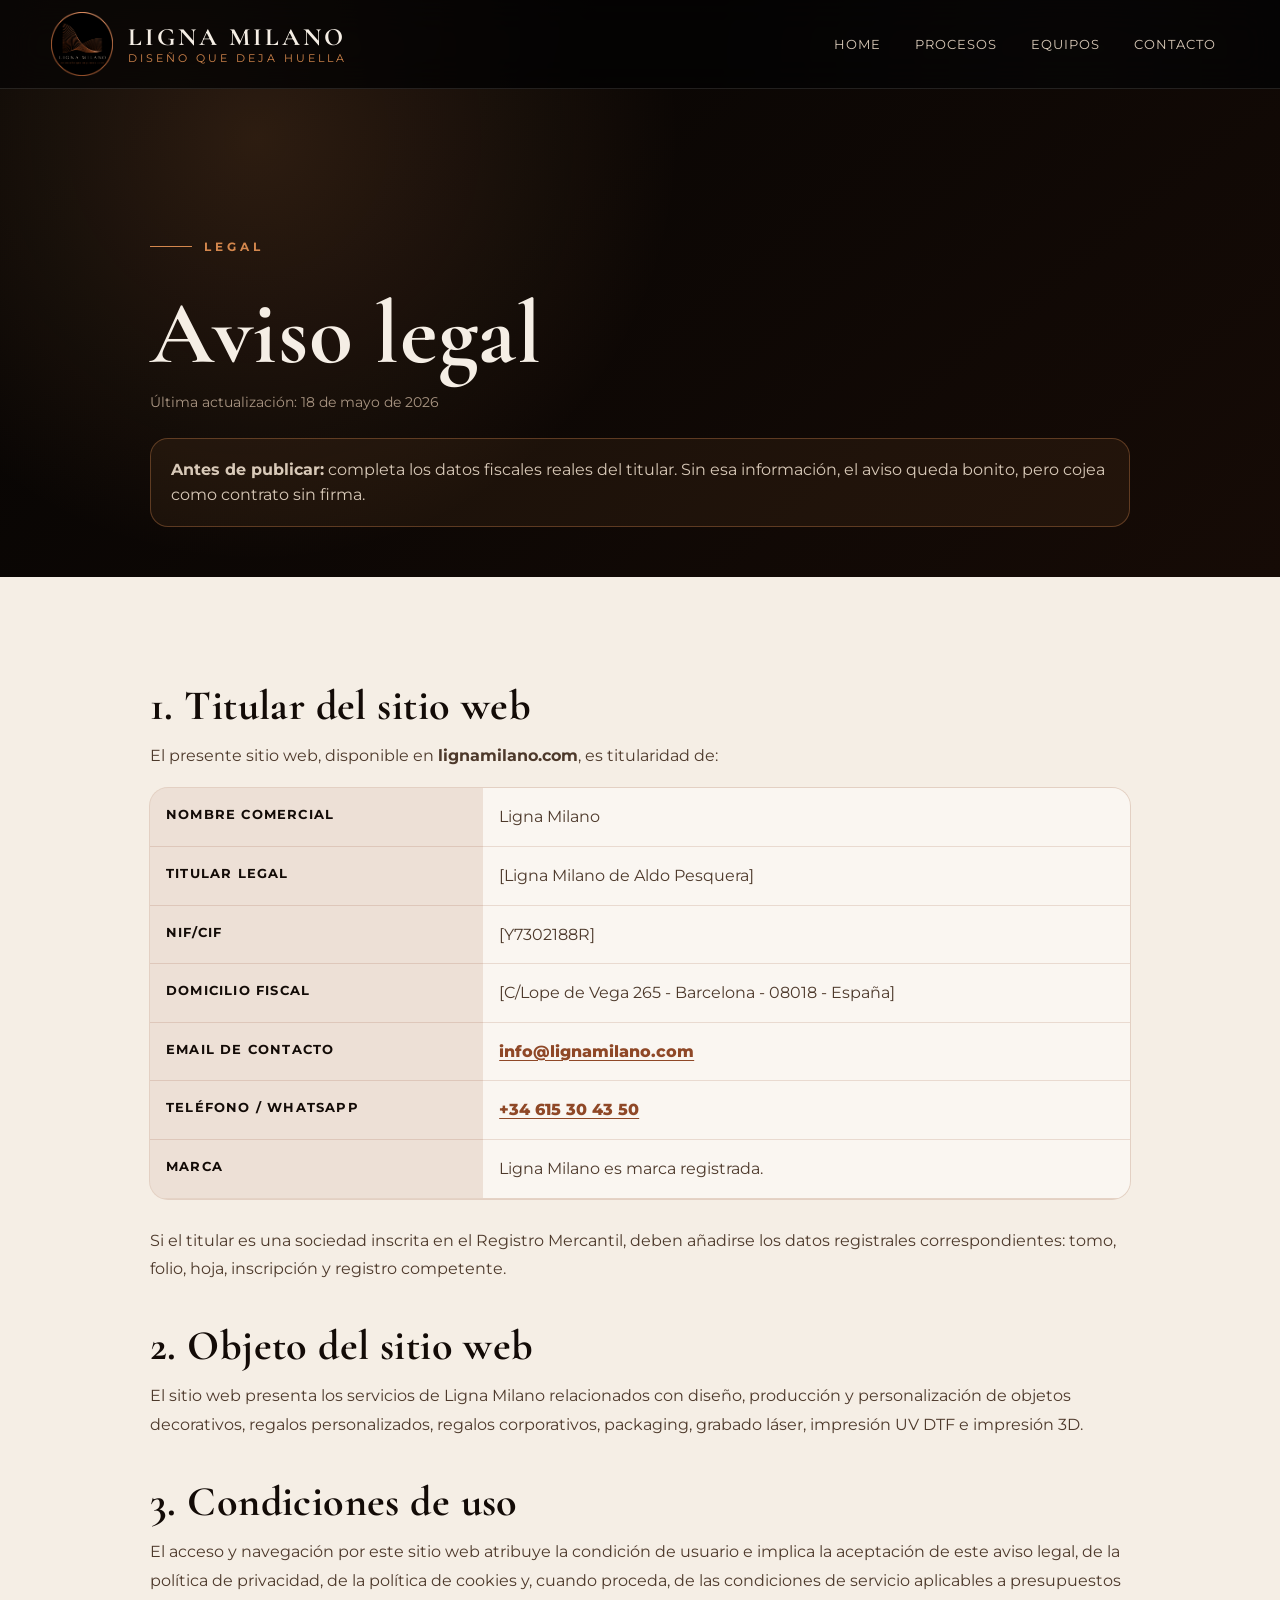
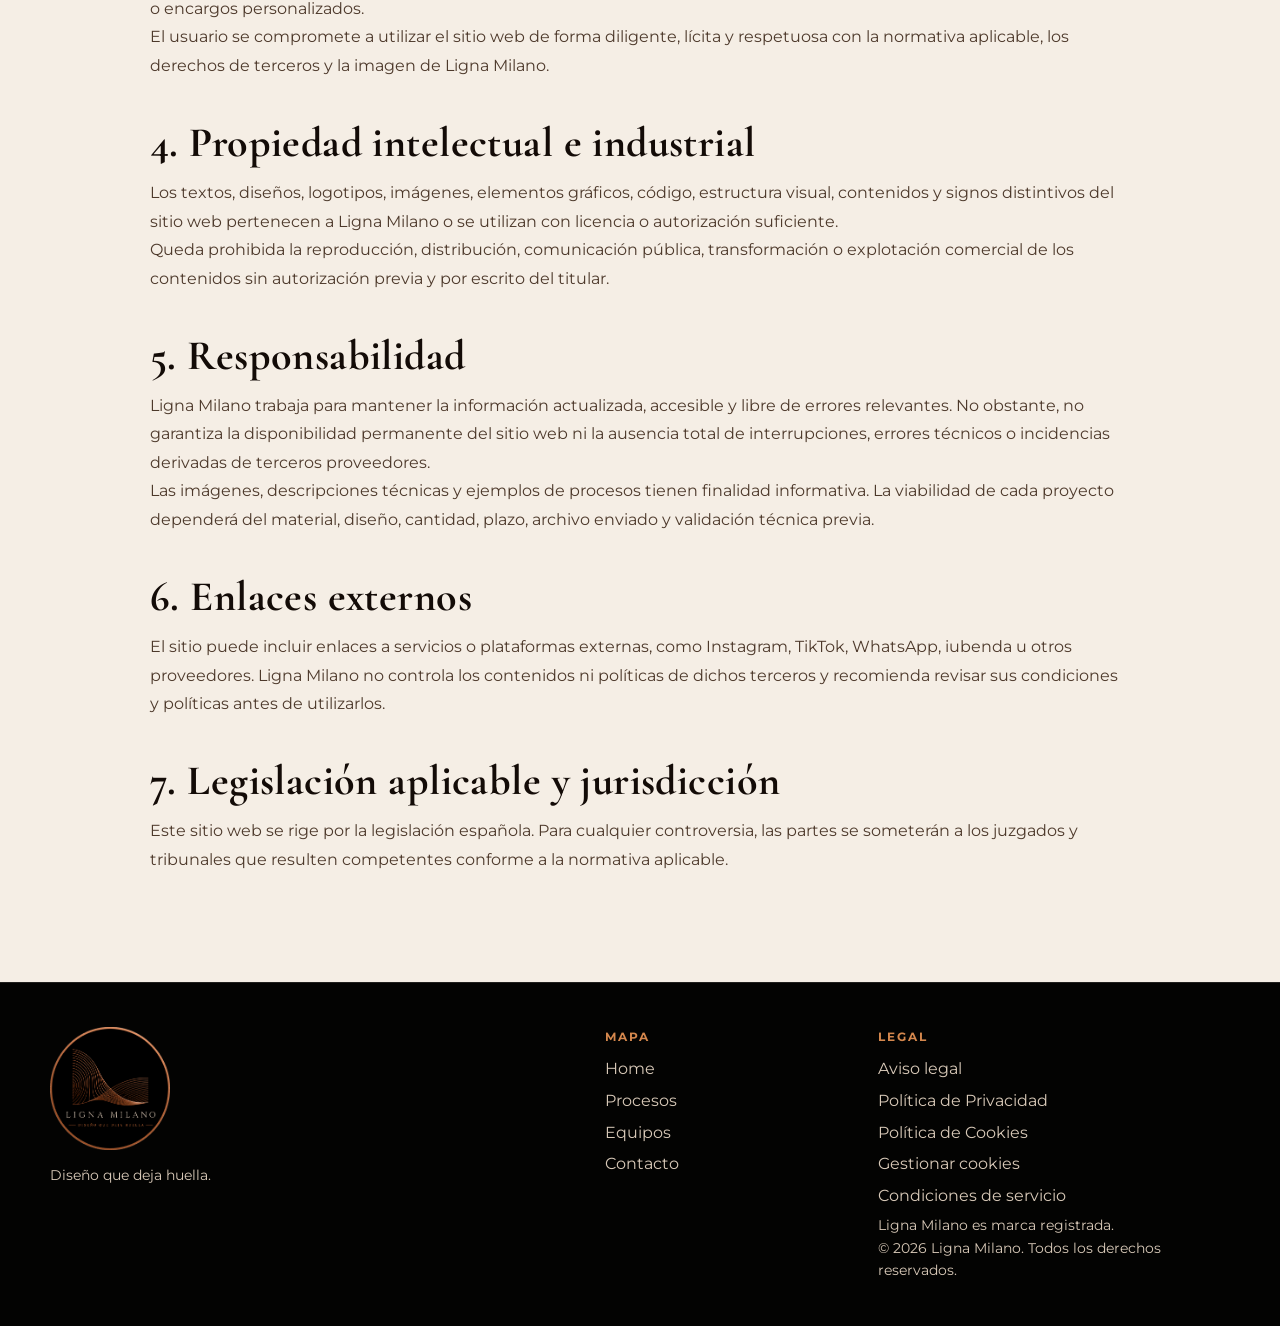
==== aviso-legal.html @ 85f9f7ba "Ligna Milano - historial limpio" ====
<!doctype html>
<html lang="es">
<head>
  <script type="text/javascript" src="https://embeds.iubenda.com/widgets/a5ebfd67-1ace-4666-aaee-b75e7ff6a3bf.js"></script>
  <meta charset="utf-8">
  <meta name="viewport" content="width=device-width, initial-scale=1">
  <title>Aviso legal | Ligna Milano</title>
  <meta name="description" content="Aviso legal de Ligna Milano, titularidad, condiciones de uso, propiedad intelectual y responsabilidad.">
  <meta name="robots" content="index, follow, max-image-preview:large">
  <link rel="canonical" href="https://lignamilano.com/aviso-legal.html">
  <meta property="og:title" content="Aviso legal | Ligna Milano">
  <meta property="og:description" content="Aviso legal de Ligna Milano, titularidad, condiciones de uso, propiedad intelectual y responsabilidad.">
  <meta property="og:type" content="article">
  <meta property="og:url" content="https://lignamilano.com/aviso-legal.html">
  <meta property="og:image" content="https://lignamilano.com/assets/img/og-ligna-milano.png">
  <meta name="theme-color" content="#050403">
  <link rel="icon" type="image/png" sizes="32x32" href="assets/img/favicon-32.png">
  <link rel="icon" type="image/png" sizes="192x192" href="assets/img/favicon-192.png">
  <link rel="preconnect" href="https://fonts.googleapis.com">
  <link rel="preconnect" href="https://fonts.gstatic.com" crossorigin>
  <link href="https://fonts.googleapis.com/css2?family=Cormorant+Garamond:wght@500;600;700&family=Montserrat:wght@400;500;600;700;800&display=swap" rel="stylesheet">
  <link rel="stylesheet" href="assets/css/styles.css?v=10">
</head>
<body class="legal-page">
  <a class="skip-link" href="#main">Saltar al contenido</a>
  <header class="site-header is-compact" data-header>
    <div class="container header-inner">
      <a class="brand" href="index.html#home" aria-label="Ligna Milano, inicio">
        <img src="assets/img/logo-ligna-milano.png" alt="Ligna Milano" class="brand-logo">
        <span class="brand-copy"><strong>Ligna Milano</strong><small>Diseño que deja huella</small></span>
      </a>
      <nav id="site-nav" class="site-nav legal-nav">
        <a href="index.html#home">Home</a>
        <a href="index.html#procesos">Procesos</a>
        <a href="index.html#equipos">Equipos</a>
        <a href="index.html#contacto">Contacto</a>
      </nav>
    </div>
  </header>
  <main id="main" class="legal-main">
    <section class="legal-hero section-shell">
      <div class="container legal-container">
        <span class="eyebrow">Legal</span>
        <h1>Aviso legal</h1>
        <p class="legal-updated">Última actualización: 18 de mayo de 2026</p>
        <div class="legal-alert">
          <strong>Antes de publicar:</strong> completa los datos fiscales reales del titular. Sin esa información, el aviso queda bonito, pero cojea como contrato sin firma.
        </div>
      </div>
    </section>
    <section class="legal-content section">
      <div class="container legal-container">
        <h2>1. Titular del sitio web</h2>
        <p>El presente sitio web, disponible en <strong>lignamilano.com</strong>, es titularidad de:</p>
        <table class="legal-table">
          <tr><th>Nombre comercial</th><td>Ligna Milano</td></tr>
          <tr><th>Titular legal</th><td>[Ligna Milano de Aldo Pesquera]</td></tr>
          <tr><th>NIF/CIF</th><td>[Y7302188R]</td></tr>
          <tr><th>Domicilio fiscal</th><td>[C/Lope de Vega 265 - Barcelona - 08018 - España]</td></tr>
          <tr><th>Email de contacto</th><td><a href="mailto:info@lignamilano.com">info@lignamilano.com</a></td></tr>
          <tr><th>Teléfono / WhatsApp</th><td><a href="https://wa.me/34615304350" target="_blank" rel="noopener">+34 615 30 43 50</a></td></tr>
          <tr><th>Marca</th><td>Ligna Milano es marca registrada.</td></tr>
        </table>
        <p>Si el titular es una sociedad inscrita en el Registro Mercantil, deben añadirse los datos registrales correspondientes: tomo, folio, hoja, inscripción y registro competente.</p>

        <h2>2. Objeto del sitio web</h2>
        <p>El sitio web presenta los servicios de Ligna Milano relacionados con diseño, producción y personalización de objetos decorativos, regalos personalizados, regalos corporativos, packaging, grabado láser, impresión UV DTF e impresión 3D.</p>

        <h2>3. Condiciones de uso</h2>
        <p>El acceso y navegación por este sitio web atribuye la condición de usuario e implica la aceptación de este aviso legal, de la política de privacidad, de la política de cookies y, cuando proceda, de las condiciones de servicio aplicables a presupuestos o encargos personalizados.</p>
        <p>El usuario se compromete a utilizar el sitio web de forma diligente, lícita y respetuosa con la normativa aplicable, los derechos de terceros y la imagen de Ligna Milano.</p>

        <h2>4. Propiedad intelectual e industrial</h2>
        <p>Los textos, diseños, logotipos, imágenes, elementos gráficos, código, estructura visual, contenidos y signos distintivos del sitio web pertenecen a Ligna Milano o se utilizan con licencia o autorización suficiente.</p>
        <p>Queda prohibida la reproducción, distribución, comunicación pública, transformación o explotación comercial de los contenidos sin autorización previa y por escrito del titular.</p>

        <h2>5. Responsabilidad</h2>
        <p>Ligna Milano trabaja para mantener la información actualizada, accesible y libre de errores relevantes. No obstante, no garantiza la disponibilidad permanente del sitio web ni la ausencia total de interrupciones, errores técnicos o incidencias derivadas de terceros proveedores.</p>
        <p>Las imágenes, descripciones técnicas y ejemplos de procesos tienen finalidad informativa. La viabilidad de cada proyecto dependerá del material, diseño, cantidad, plazo, archivo enviado y validación técnica previa.</p>

        <h2>6. Enlaces externos</h2>
        <p>El sitio puede incluir enlaces a servicios o plataformas externas, como Instagram, TikTok, WhatsApp, iubenda u otros proveedores. Ligna Milano no controla los contenidos ni políticas de dichos terceros y recomienda revisar sus condiciones y políticas antes de utilizarlos.</p>

        <h2>7. Legislación aplicable y jurisdicción</h2>
        <p>Este sitio web se rige por la legislación española. Para cualquier controversia, las partes se someterán a los juzgados y tribunales que resulten competentes conforme a la normativa aplicable.</p>
      </div>
    </section>

  </main>
  <footer class="site-footer">
    <div class="container footer-grid">
      <div>
        <img src="assets/img/logo-ligna-milano.png" alt="Ligna Milano" class="footer-logo">
        <p>Diseño que deja huella.</p>
      </div>
      <div>
        <strong>Mapa</strong>
        <a href="index.html#home">Home</a>
        <a href="index.html#procesos">Procesos</a>
        <a href="index.html#equipos">Equipos</a>
        <a href="index.html#contacto">Contacto</a>
      </div>
      <div>
        <strong>Legal</strong>
        <a href="aviso-legal.html">Aviso legal</a>
        <a href="https://www.iubenda.com/privacy-policy/92799588" class="iubenda-white iubenda-noiframe iubenda-embed" title="Política de Privacidad">Política de Privacidad</a>
        <a href="https://www.iubenda.com/privacy-policy/92799588/cookie-policy" class="iubenda-white iubenda-noiframe iubenda-embed" title="Política de Cookies">Política de Cookies</a>
        <a href="#" class="footer-link-button iubenda-cs-preferences-link" data-cookie-preferences>Gestionar cookies</a>
        <a href="condiciones.html">Condiciones de servicio</a>
        <p>Ligna Milano es marca registrada.</p>
        <p>© <span id="year"></span> Ligna Milano. Todos los derechos reservados.</p>
      </div>
    </div>
  </footer>
  <script type="text/javascript">
  (function (w,d) {
    var loader = function () {
      if (d.querySelector('script[src="https://cdn.iubenda.com/iubenda.js"]')) return;
      var s = d.createElement("script"), tag = d.getElementsByTagName("script")[0];
      s.src = "https://cdn.iubenda.com/iubenda.js";
      tag.parentNode.insertBefore(s, tag);
    };
    if (w.addEventListener) { w.addEventListener("load", loader, false); }
    else if (w.attachEvent) { w.attachEvent("onload", loader); }
    else { w.onload = loader; }
  })(window, document);
</script>

  <script src="assets/js/legal.js?v=10"></script>
</body>
</html>
---- assets/css/styles.css ----
:root {
  --black: #050403;
  --black-soft: #0d0a08;
  --carbon: #15110e;
  --copper: #d4874d;
  --copper-dark: #8f4827;
  --cream: #f5eee5;
  --cream-soft: #d8c9b8;
  --muted: #a99582;
  --line: rgba(212, 135, 77, .26);
  --line-soft: rgba(245, 238, 229, .12);
  --shadow: 0 24px 80px rgba(0, 0, 0, .38);
  --radius: 28px;
  --container: 1180px;
}

* { box-sizing: border-box; }
html { scroll-behavior: smooth; }
body {
  margin: 0;
  background: var(--black);
  color: var(--cream);
  font-family: Montserrat, Arial, sans-serif;
  line-height: 1.6;
  overflow-x: hidden;
}
body::before {
  content: "";
  position: fixed;
  inset: 0;
  pointer-events: none;
  background:
    radial-gradient(circle at 14% 12%, rgba(212,135,77,.14), transparent 32%),
    radial-gradient(circle at 84% 8%, rgba(245,238,229,.06), transparent 29%),
    linear-gradient(135deg, rgba(255,255,255,.025), transparent 30%);
  z-index: -2;
}

.sr-only { position: absolute !important; width: 1px !important; height: 1px !important; padding: 0 !important; margin: -1px !important; overflow: hidden !important; clip: rect(0, 0, 0, 0) !important; white-space: nowrap !important; border: 0 !important; }
.typing-message { opacity: .78; font-style: italic; }
.chatbot-input button:disabled { opacity: .58; cursor: not-allowed; }

a { color: inherit; text-decoration: none; }
img { display: block; max-width: 100%; }
button, input, select, textarea { font: inherit; }
.container { width: min(var(--container), calc(100% - 40px)); margin-inline: auto; }
.skip-link { position: fixed; left: 16px; top: -60px; background: var(--cream); color: var(--black); padding: 10px 16px; border-radius: 12px; z-index: 1000; }
.skip-link:focus { top: 16px; }

.site-header {
  position: sticky;
  top: 0;
  z-index: 100;
  background: rgba(5, 4, 3, .74);
  backdrop-filter: blur(18px);
  border-bottom: 1px solid var(--line-soft);
  transition: .25s ease;
}
.site-header.is-scrolled { background: rgba(5, 4, 3, .92); box-shadow: 0 12px 40px rgba(0,0,0,.34); }
.header-inner { height: 88px; display: flex; align-items: center; justify-content: space-between; gap: 22px; }
.brand { display: flex; align-items: center; gap: 14px; min-width: 220px; }
.brand-logo { width: 64px; height: 64px; object-fit: contain; }
.brand-copy { display: grid; line-height: 1.15; }
.brand-copy strong { font-family: "Cormorant Garamond", Georgia, serif; font-size: 25px; letter-spacing: 3px; text-transform: uppercase; }
.brand-copy small { color: var(--copper); font-size: 11px; letter-spacing: 3px; text-transform: uppercase; }
.site-nav { display: flex; align-items: center; gap: 6px; }
.site-nav a { color: var(--cream-soft); padding: 10px 14px; border-radius: 999px; font-size: 13px; letter-spacing: 1px; text-transform: uppercase; transition: .25s ease; }
.site-nav a:hover, .site-nav a.is-active { color: var(--black); background: var(--copper); }
.nav-toggle { display: none; width: 46px; height: 46px; border: 1px solid var(--line); border-radius: 50%; background: transparent; color: var(--cream); padding: 11px; }
.nav-toggle span { display: block; height: 2px; background: var(--cream); margin: 6px 0; border-radius: 4px; }

.section-shell { position: relative; }
.hero { min-height: calc(100vh - 88px); display: grid; align-items: center; padding: 72px 0 68px; overflow: hidden; }
.hero::after {
  content: "";
  position: absolute;
  inset: auto -12% -34% -12%;
  height: 52%;
  background: radial-gradient(ellipse, rgba(212,135,77,.18), transparent 62%);
  pointer-events: none;
}
.hero-grid { display: grid; grid-template-columns: minmax(0, 1.05fr) minmax(360px, .95fr); gap: 58px; align-items: center; }
.eyebrow { display: inline-flex; align-items: center; gap: 12px; color: var(--copper); font-size: 12px; letter-spacing: 4px; text-transform: uppercase; font-weight: 700; margin-bottom: 18px; }
.eyebrow::before { content: ""; width: 42px; height: 1px; background: currentColor; }
h1, h2, h3 { margin: 0; line-height: 1.02; }
h1, h2 { font-family: "Cormorant Garamond", Georgia, serif; font-weight: 700; letter-spacing: .01em; }
h1 { font-size: clamp(48px, 7vw, 92px); max-width: 870px; }
h2 { font-size: clamp(38px, 5vw, 68px); max-width: 850px; }
h3 { font-size: 24px; }
p { color: var(--cream-soft); margin: 0; }
.hero-lead { font-size: clamp(17px, 2vw, 22px); max-width: 720px; margin-top: 24px; }
.launch-note { margin-top: 28px; max-width: 700px; padding: 18px 20px; border: 1px solid var(--line); border-radius: 22px; background: rgba(13,10,8,.72); box-shadow: 0 16px 48px rgba(0,0,0,.22); }
.launch-note span { display: block; color: var(--cream); font-weight: 800; text-transform: uppercase; letter-spacing: 2px; font-size: 12px; margin-bottom: 6px; }
.hero-actions { display: flex; flex-wrap: wrap; gap: 14px; margin-top: 32px; }
.btn { display: inline-flex; align-items: center; justify-content: center; min-height: 50px; padding: 0 22px; border-radius: 999px; border: 1px solid transparent; font-weight: 800; letter-spacing: 1px; text-transform: uppercase; font-size: 13px; transition: .25s ease; cursor: pointer; }
.btn-primary { background: var(--copper); color: #120904; box-shadow: 0 18px 48px rgba(212,135,77,.24); }
.btn-primary:hover { transform: translateY(-2px); background: #e09a61; }
.btn-ghost { border-color: var(--line); color: var(--cream); background: rgba(255,255,255,.03); }
.btn-ghost:hover { border-color: var(--copper); color: var(--copper); transform: translateY(-2px); }
.hero-metrics { display: grid; grid-template-columns: repeat(3, minmax(0, 1fr)); gap: 12px; margin-top: 36px; max-width: 680px; }
.hero-metrics div { padding: 18px 16px; border: 1px solid var(--line-soft); border-radius: 18px; background: rgba(255,255,255,.035); }
.hero-metrics strong { display: block; font-size: 24px; color: var(--cream); }
.hero-metrics span { display: block; color: var(--muted); font-size: 12px; text-transform: uppercase; letter-spacing: 1.5px; }
.hero-visual { position: relative; min-height: 650px; display: grid; place-items: center; }
.logo-orbit { width: min(540px, 100%); aspect-ratio: 1; border-radius: 50%; display: grid; place-items: center; background: radial-gradient(circle, rgba(212,135,77,.14), transparent 68%); box-shadow: var(--shadow); }
.logo-orbit::before { content: ""; position: absolute; width: 108%; aspect-ratio: 1; border-radius: 50%; border: 1px solid rgba(212,135,77,.18); animation: rotate 22s linear infinite; background: conic-gradient(from 0deg, transparent, rgba(212,135,77,.36), transparent 26%); mask: radial-gradient(circle, transparent 67%, #000 68%); }
.hero-logo { width: 82%; max-width: 470px; object-fit: contain; filter: drop-shadow(0 22px 50px rgba(0,0,0,.45)); }
.visual-card { position: absolute; padding: 13px 16px; border: 1px solid var(--line); border-radius: 999px; background: rgba(5,4,3,.78); color: var(--cream); font-size: 12px; letter-spacing: 3px; text-transform: uppercase; box-shadow: 0 14px 45px rgba(0,0,0,.42); }
.vc-one { left: 1%; top: 27%; }
.vc-two { right: 2%; top: 36%; }
.vc-three { left: 16%; bottom: 18%; }
@keyframes rotate { to { transform: rotate(360deg); } }

.intro-band { padding: 34px 0; border-block: 1px solid var(--line-soft); background: rgba(255,255,255,.025); }
.intro-grid { display: grid; grid-template-columns: repeat(3, 1fr); gap: 18px; }
.intro-grid article { padding: 26px; border: 1px solid var(--line-soft); border-radius: var(--radius); background: rgba(13,10,8,.64); }
.intro-grid span { display: block; color: var(--copper); font-weight: 800; letter-spacing: 3px; margin-bottom: 12px; }
.intro-grid h2 { font-size: 28px; margin-bottom: 12px; }

.section { padding: 108px 0; position: relative; }
.section-dark { background: linear-gradient(180deg, var(--black), #0b0705); }
.section-warm { background: linear-gradient(180deg, #120a06, #050403); }
.section-heading { margin-bottom: 46px; }
.section-heading p { max-width: 820px; margin-top: 20px; font-size: 17px; }
.process-grid { display: grid; grid-template-columns: repeat(2, minmax(0, 1fr)); gap: 22px; }
.process-card { border: 1px solid var(--line-soft); border-radius: var(--radius); background: rgba(255,255,255,.035); overflow: hidden; box-shadow: 0 20px 60px rgba(0,0,0,.22); }
.process-card img { width: 100%; aspect-ratio: 16/9; object-fit: cover; }
.process-card div { padding: 28px; }
.tag, .equipment-kicker { display: inline-flex; margin-bottom: 12px; color: var(--copper); font-size: 11px; letter-spacing: 3px; text-transform: uppercase; font-weight: 800; }
.process-card h3 { margin-bottom: 12px; font-size: 26px; }
.process-card ul { margin: 18px 0 0; padding: 0; list-style: none; display: grid; gap: 9px; }
.process-card li { color: var(--cream-soft); position: relative; padding-left: 22px; }
.process-card li::before { content: ""; position: absolute; left: 0; top: .72em; width: 8px; height: 8px; border-radius: 50%; background: var(--copper); box-shadow: 0 0 0 5px rgba(212,135,77,.14); }
.process-card-wide { grid-column: 1 / -1; display: grid; grid-template-columns: .96fr 1fr; }
.process-card-wide img { height: 100%; aspect-ratio: auto; }

.equipment-layout { display: grid; grid-template-columns: .95fr 1fr; gap: 28px; align-items: start; }
.equipment-layout .section-heading { grid-column: 1 / -1; margin-bottom: 24px; }
.equipment-hero { border: 1px solid var(--line-soft); border-radius: var(--radius); overflow: hidden; background: rgba(255,255,255,.035); position: sticky; top: 112px; }
.equipment-grid { display: grid; gap: 16px; }
.equipment-card { padding: 28px; border: 1px solid var(--line-soft); border-radius: var(--radius); background: rgba(255,255,255,.045); }
.equipment-card h3 { font-size: 30px; margin-bottom: 10px; font-family: "Cormorant Garamond", Georgia, serif; }
.equipment-card dl { margin: 22px 0 0; display: grid; grid-template-columns: 1fr 1fr; gap: 12px; }
.equipment-card dl div { border-top: 1px solid var(--line-soft); padding-top: 14px; }
.equipment-card dt { color: var(--copper); font-size: 11px; letter-spacing: 2px; text-transform: uppercase; font-weight: 800; }
.equipment-card dd { margin: 4px 0 0; color: var(--cream-soft); font-size: 14px; }

.compact-section { padding-bottom: 80px; }
.project-grid { display: grid; grid-template-columns: repeat(4, 1fr); gap: 18px; }
.project-card { min-height: 260px; padding: 26px; border: 1px solid var(--line-soft); border-radius: var(--radius); background: linear-gradient(180deg, rgba(255,255,255,.06), rgba(255,255,255,.025)); }
.project-card span { color: var(--copper); font-weight: 800; letter-spacing: 3px; }
.project-card h3 { margin: 34px 0 14px; font-size: 24px; }
.workflow { margin-top: 26px; padding: 30px; border-radius: var(--radius); border: 1px solid var(--line); background: rgba(212,135,77,.08); }
.workflow h3 { font-family: "Cormorant Garamond", Georgia, serif; font-size: 36px; margin-bottom: 18px; }
.workflow ol { margin: 0; padding-left: 22px; display: grid; grid-template-columns: repeat(5, 1fr); gap: 18px; }
.workflow li { color: var(--cream-soft); }
.workflow strong { color: var(--cream); }

.section-faq { background: #f5eee5; color: #100a06; }
.section-faq p { color: #4e3b2d; }
.section-faq .eyebrow, .section-faq .section-heading .eyebrow { color: #8f4827; }
.faq-layout { display: grid; grid-template-columns: .7fr 1fr; gap: 46px; }
.accordion { display: grid; gap: 12px; }
.accordion-item { border: 1px solid rgba(143,72,39,.22); border-radius: 22px; background: #fffaf4; overflow: hidden; }
.accordion-item button { width: 100%; text-align: left; cursor: pointer; padding: 22px 24px; color: #100a06; background: transparent; border: 0; font-weight: 800; display: flex; justify-content: space-between; gap: 18px; }
.accordion-item button::after { content: "+"; color: #8f4827; font-size: 22px; line-height: 1; }
.accordion-item.is-open button::after { content: "×"; }
.accordion-panel { display: none; padding: 0 24px 24px; }
.accordion-item.is-open .accordion-panel { display: block; }

.contact-section { background: linear-gradient(135deg, #050403, #1d0d07); }
.contact-grid { display: grid; grid-template-columns: .82fr 1fr; gap: 44px; align-items: start; }
.contact-copy { position: sticky; top: 112px; }
.contact-copy p { font-size: 18px; margin-top: 18px; }
.contact-methods { display: grid; gap: 12px; margin-top: 30px; }
.contact-methods a { display: flex; justify-content: space-between; gap: 20px; padding: 18px 20px; border: 1px solid var(--line-soft); border-radius: 18px; background: rgba(255,255,255,.035); transition: .25s ease; }
.contact-methods a:hover { border-color: var(--copper); transform: translateX(4px); }
.contact-methods strong { color: var(--copper); text-transform: uppercase; letter-spacing: 2px; font-size: 12px; }
.contact-methods span { color: var(--cream-soft); text-align: right; }
.contact-form { padding: 30px; border: 1px solid var(--line-soft); border-radius: var(--radius); background: rgba(255,255,255,.045); box-shadow: var(--shadow); }
.form-row { display: grid; gap: 8px; margin-bottom: 18px; }
.form-row.split { grid-template-columns: 1fr 1fr; gap: 16px; }
label { color: var(--cream); font-size: 12px; letter-spacing: 2px; text-transform: uppercase; font-weight: 800; }
input, select, textarea { width: 100%; border: 1px solid var(--line-soft); border-radius: 16px; background: rgba(5,4,3,.78); color: var(--cream); padding: 14px 15px; outline: none; transition: .2s ease; }
textarea { resize: vertical; }
input:focus, select:focus, textarea:focus { border-color: var(--copper); box-shadow: 0 0 0 4px rgba(212,135,77,.12); }
.form-note { margin-top: 14px; font-size: 12px; color: var(--muted); }


.hp-field { position: absolute; left: -9999px; opacity: 0; pointer-events: none; }
.contact-form button[disabled] { opacity: .72; cursor: progress; transform: none; }
.modal { position: fixed; inset: 0; z-index: 400; display: grid; place-items: center; padding: 24px; background: rgba(5,4,3,.78); backdrop-filter: blur(14px); }
.modal[hidden] { display: none; }
.modal-card { width: min(560px, 100%); position: relative; padding: 34px; border: 1px solid var(--line); border-radius: 30px; background: linear-gradient(145deg, rgba(13,10,8,.98), rgba(29,13,7,.98)); box-shadow: var(--shadow); }
.modal-kicker { display: inline-flex; margin-bottom: 14px; color: var(--copper); font-size: 12px; letter-spacing: 3px; text-transform: uppercase; font-weight: 900; }
.modal-card h2 { font-size: clamp(34px, 5vw, 52px); margin-bottom: 14px; }
.modal-card p { margin-bottom: 24px; font-size: 16px; }
.modal-close { position: absolute; right: 18px; top: 14px; width: 38px; height: 38px; border: 1px solid var(--line-soft); border-radius: 50%; background: rgba(255,255,255,.04); color: var(--cream); font-size: 24px; cursor: pointer; }
.modal[data-type="error"] .modal-kicker { color: #ffb38f; }
.chatbot-input { display: grid; grid-template-columns: 1fr auto; gap: 8px; padding: 0 18px 14px; border-top: 1px solid var(--line-soft); padding-top: 14px; }
.chatbot-input input { min-height: 44px; border-radius: 999px; padding-inline: 14px; font-size: 13px; }
.chatbot-input button { min-height: 44px; border: 0; border-radius: 999px; background: var(--copper); color: var(--black); padding: 0 14px; font-size: 12px; text-transform: uppercase; letter-spacing: 1px; font-weight: 900; cursor: pointer; }

.site-footer { padding: 44px 0; border-top: 1px solid var(--line-soft); background: #030302; }
.footer-grid { display: grid; grid-template-columns: 1.5fr .7fr 1fr; gap: 26px; align-items: start; }
.footer-logo { width: 120px; margin-bottom: 14px; }
.footer-grid strong { display: block; margin-bottom: 10px; color: var(--copper); text-transform: uppercase; letter-spacing: 2px; font-size: 12px; }
.footer-grid a { display: block; color: var(--cream-soft); margin: 6px 0; }
.footer-grid p { font-size: 14px; }

.chat-launcher { position: fixed; right: 24px; bottom: 108px; z-index: 120; width: 70px; height: 70px; border-radius: 50%; border: 1px solid rgba(212,135,77,.6); background: var(--copper); color: #140904; font-weight: 900; letter-spacing: 1px; text-transform: uppercase; box-shadow: 0 18px 55px rgba(0,0,0,.45); cursor: pointer; }
.chatbot { position: fixed; right: 24px; bottom: 108px; width: min(390px, calc(100vw - 40px)); max-height: calc(100dvh - 136px); display: flex; flex-direction: column; z-index: 130; border: 1px solid var(--line); border-radius: 26px; background: rgba(5,4,3,.96); box-shadow: var(--shadow); overflow: hidden; }
.chat-launcher[hidden], .chatbot[hidden] { display: none !important; }
.chatbot-header { display: flex; justify-content: space-between; align-items: start; gap: 18px; padding: 18px; border-bottom: 1px solid var(--line-soft); }
.chatbot-header strong { display: block; }
.chatbot-header small { color: var(--muted); }
.chatbot-header button { border: 0; background: transparent; color: var(--cream); font-size: 26px; cursor: pointer; }
.chatbot-body { padding: 18px; max-height: 430px; min-height: 180px; flex: 1 1 auto; overflow: auto; }
.bot-message, .user-message { padding: 12px 14px; border-radius: 16px; margin-bottom: 10px; font-size: 14px; }
.bot-message { background: rgba(255,255,255,.07); color: var(--cream-soft); }
.user-message { background: rgba(212,135,77,.16); color: var(--cream); margin-left: 38px; }

.reveal { opacity: 0; transform: translateY(20px); transition: opacity .7s ease, transform .7s ease; }
.reveal.is-visible { opacity: 1; transform: translateY(0); }

@media (max-width: 1024px) {
  .hero-grid, .equipment-layout, .contact-grid, .faq-layout { grid-template-columns: 1fr; }
  .hero-visual, .contact-copy, .equipment-hero { position: relative; top: auto; }
  .hero-visual { min-height: 520px; }
  .project-grid { grid-template-columns: repeat(2, 1fr); }
  .workflow ol { grid-template-columns: repeat(2, 1fr); }
}
@media (max-width: 820px) {
  .header-inner { height: 78px; }
  .brand-copy { display: none; }
  .brand-logo { width: 58px; height: 58px; }
  .nav-toggle { display: block; }
  .site-nav { position: fixed; inset: 78px 20px auto 20px; background: rgba(5,4,3,.98); border: 1px solid var(--line); border-radius: 24px; padding: 16px; display: none; flex-direction: column; align-items: stretch; box-shadow: var(--shadow); }
  .site-nav.is-open { display: flex; }
  .site-nav a { padding: 14px 16px; }
  .hero { padding-top: 44px; }
  .hero-grid { gap: 30px; }
  .hero-metrics { grid-template-columns: 1fr; }
  .intro-grid, .process-grid, .process-card-wide, .form-row.split, .footer-grid { grid-template-columns: 1fr; }
  .process-card-wide img { height: auto; aspect-ratio: 16/9; }
  .equipment-card dl { grid-template-columns: 1fr; }
  .contact-methods a { display: grid; }
  .contact-methods span { text-align: left; }
}
@media (max-width: 560px) {
  .container { width: min(100% - 28px, var(--container)); }
  .section { padding: 76px 0; }
  h1 { font-size: 43px; }
  h2 { font-size: 36px; }
  .hero-visual { min-height: 390px; }
  .visual-card { display: none; }
  .project-grid, .workflow ol { grid-template-columns: 1fr; }
  .contact-form { padding: 20px; }
  .chat-launcher { width: 62px; height: 62px; right: 16px; bottom: 94px; }
  .chatbot { right: 14px; bottom: 94px; width: calc(100vw - 28px); max-height: calc(100dvh - 124px); }
}
@media (prefers-reduced-motion: reduce) {
  *, *::before, *::after { animation-duration: .001ms !important; animation-iteration-count: 1 !important; scroll-behavior: auto !important; transition-duration: .001ms !important; }
}

/* Legal, SEO and compliance additions */
.privacy-check {
  display: flex;
  align-items: flex-start;
  gap: 10px;
  margin: 4px 0 18px;
  color: var(--cream-soft);
  font-size: 12px;
  letter-spacing: 0;
  line-height: 1.45;
  text-transform: none;
  font-weight: 600;
}
.privacy-check input { width: 18px; min-width: 18px; height: 18px; margin-top: 1px; accent-color: var(--copper); }
.privacy-check a { color: var(--copper); text-decoration: underline; text-underline-offset: 3px; }
.footer-link-button {
  display: block;
  appearance: none;
  border: 0;
  padding: 0;
  margin: 6px 0;
  background: transparent;
  color: var(--cream-soft);
  font: inherit;
  cursor: pointer;
  text-align: left;
}
.footer-link-button:hover, .footer-grid a:hover { color: var(--copper); }
.site-header.is-compact { position: sticky; }
.legal-nav { display: flex; }
.legal-page { background: #050403; }
.legal-main { padding-top: 0; }
.legal-hero { padding: 140px 0 50px; background: radial-gradient(circle at 20% 10%, rgba(212,135,77,.18), transparent 38%), linear-gradient(140deg, #050403, #160b06); }
.legal-container { max-width: 980px; }
.legal-hero h1 { margin-top: 14px; max-width: 850px; }
.legal-lead { font-size: 19px; color: var(--cream-soft); max-width: 790px; }
.legal-updated { margin-top: 12px; color: var(--muted); font-size: 14px; }
.legal-alert, .legal-note {
  margin-top: 24px;
  padding: 18px 20px;
  border: 1px solid rgba(212,135,77,.35);
  border-radius: 18px;
  background: rgba(212,135,77,.08);
  color: var(--cream-soft);
}
.legal-content { background: #f5eee5; color: #130b07; }
.legal-content h2 { font-size: clamp(28px, 4vw, 42px); margin: 42px 0 14px; color: #130b07; }
.legal-content h2:first-child { margin-top: 0; }
.legal-content p, .legal-content li { color: #4d392b; font-size: 16px; line-height: 1.78; }
.legal-content a { color: #8f4827; font-weight: 800; text-decoration: underline; text-underline-offset: 3px; }
.legal-list { margin: 12px 0 24px; padding-left: 22px; }
.legal-list li { margin-bottom: 8px; }
.legal-table { width: 100%; border-collapse: collapse; margin: 18px 0 28px; overflow: hidden; border-radius: 18px; box-shadow: 0 0 0 1px rgba(143,72,39,.18); }
.legal-table th, .legal-table td { padding: 16px; border-bottom: 1px solid rgba(143,72,39,.16); vertical-align: top; text-align: left; }
.legal-table th { width: 34%; color: #130b07; background: rgba(143,72,39,.08); font-size: 13px; text-transform: uppercase; letter-spacing: 1.2px; }
.legal-table td { color: #4d392b; background: rgba(255,255,255,.45); }
@media (max-width: 820px) {
  .legal-nav { position: static !important; inset: auto !important; display: flex !important; flex-direction: row !important; flex-wrap: wrap; padding: 0 !important; border: 0 !important; background: transparent !important; box-shadow: none !important; }
  .legal-nav a { padding: 8px 10px; }
  .legal-hero { padding-top: 112px; }
  .legal-table, .legal-table tbody, .legal-table tr, .legal-table th, .legal-table td { display: block; width: 100%; }
  .legal-table th { border-bottom: 0; }
}
@media (max-width: 560px) {
  .legal-nav { display: none !important; }
  .legal-hero { padding-top: 96px; }
}
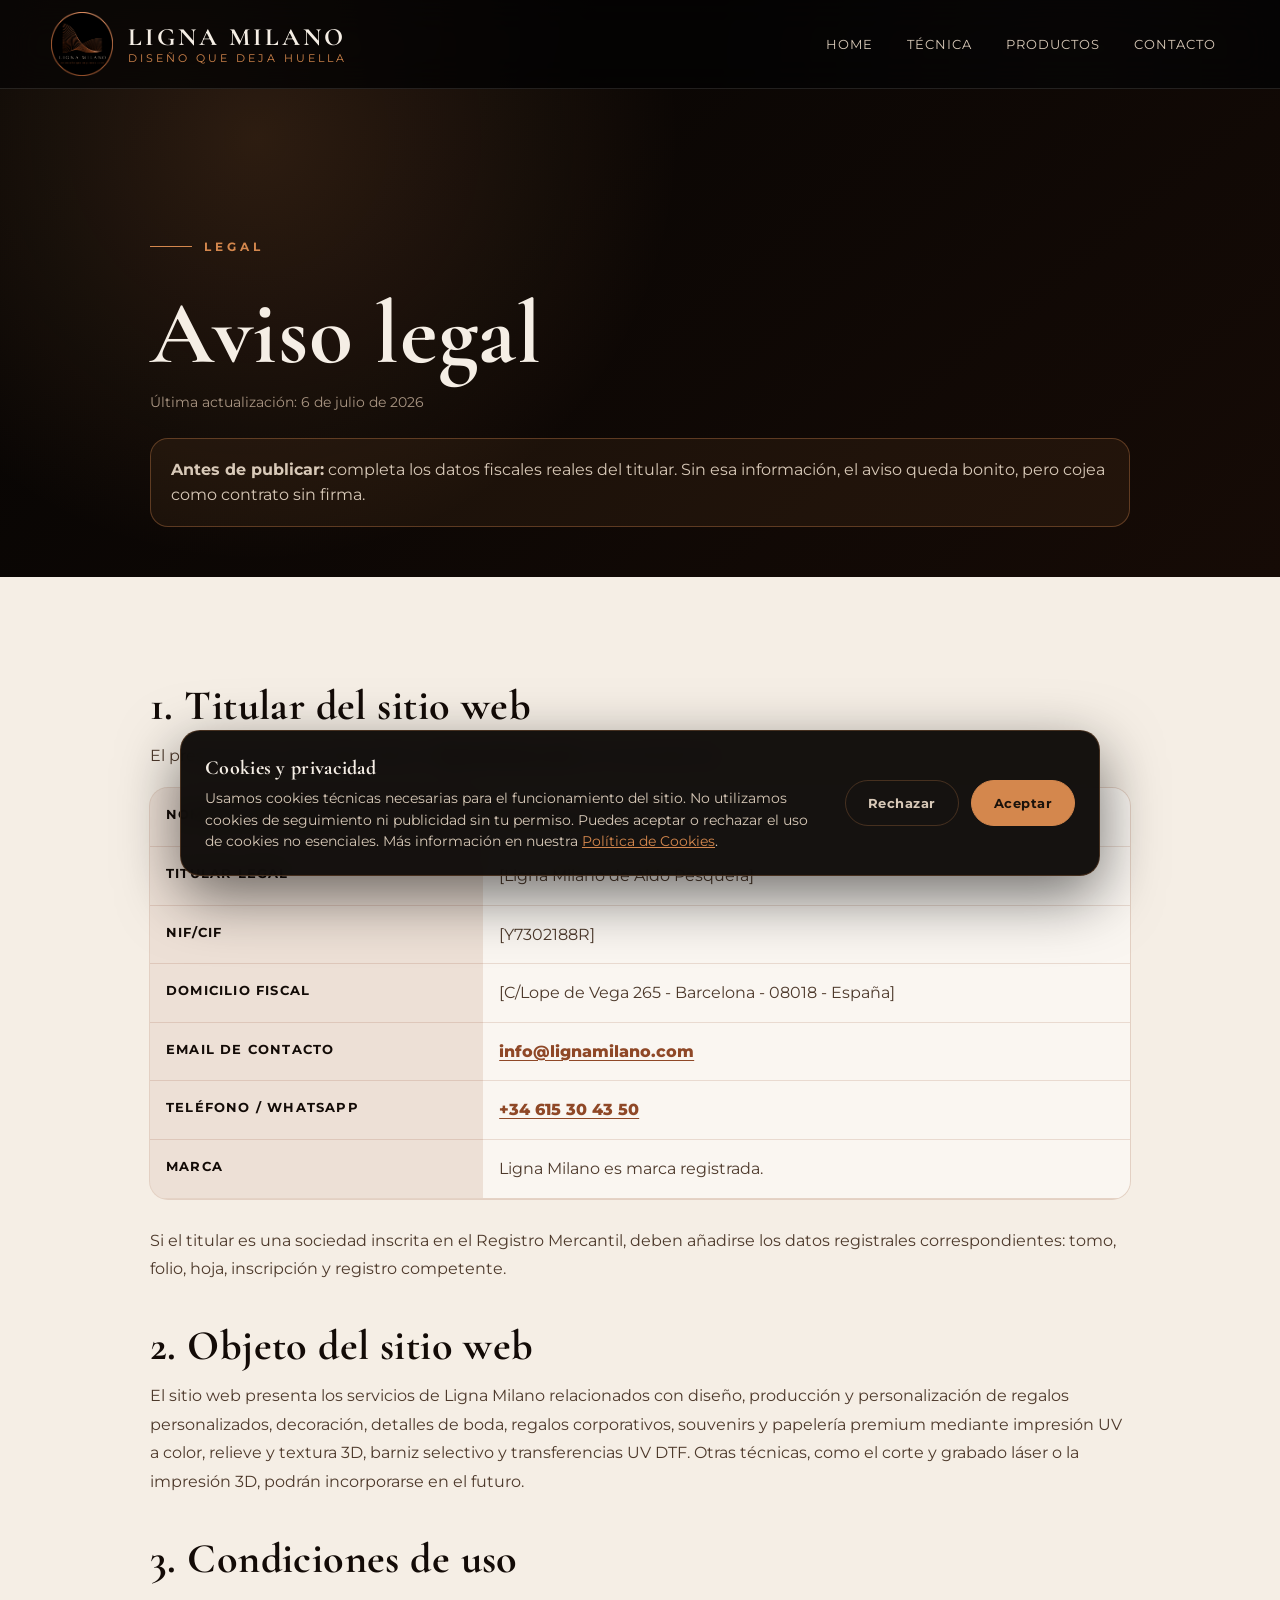
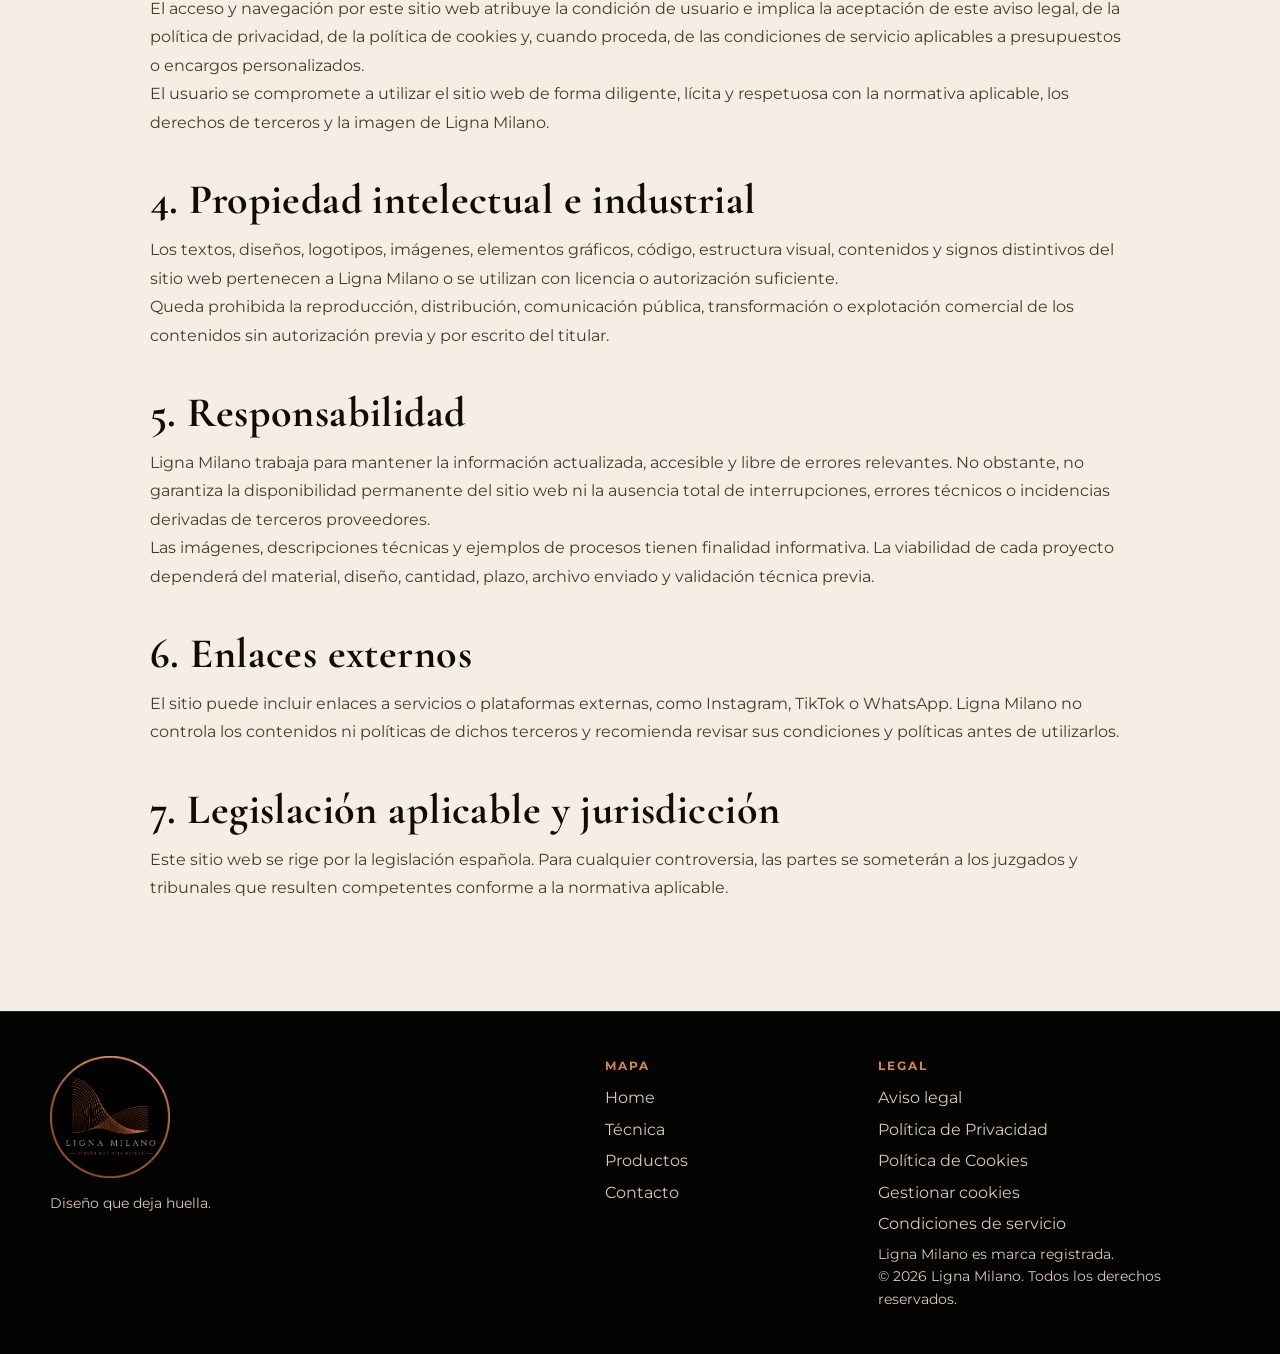
==== commit b6a4d51c: "aviso-legal.html: quitar iubenda, alinear objeto con UV (láser/3D próximamente), actualizar navegaci" ====
--- a/aviso-legal.html
+++ b/aviso-legal.html
@@ -1,7 +1,6 @@
 <!doctype html>
 <html lang="es">
 <head>
-  <script type="text/javascript" src="https://embeds.iubenda.com/widgets/a5ebfd67-1ace-4666-aaee-b75e7ff6a3bf.js"></script>
   <meta charset="utf-8">
   <meta name="viewport" content="width=device-width, initial-scale=1">
   <title>Aviso legal | Ligna Milano</title>
@@ -20,6 +19,7 @@
   <link rel="preconnect" href="https://fonts.gstatic.com" crossorigin>
   <link href="https://fonts.googleapis.com/css2?family=Cormorant+Garamond:wght@500;600;700&family=Montserrat:wght@400;500;600;700;800&display=swap" rel="stylesheet">
   <link rel="stylesheet" href="assets/css/styles.css?v=10">
+  <link rel="stylesheet" href="assets/css/cookie-banner.css?v=1">
 </head>
 <body class="legal-page">
   <a class="skip-link" href="#main">Saltar al contenido</a>
@@ -31,8 +31,8 @@
       </a>
       <nav id="site-nav" class="site-nav legal-nav">
         <a href="index.html#home">Home</a>
-        <a href="index.html#procesos">Procesos</a>
-        <a href="index.html#equipos">Equipos</a>
+        <a href="index.html#tecnica">Técnica</a>
+        <a href="index.html#productos">Productos</a>
         <a href="index.html#contacto">Contacto</a>
       </nav>
     </div>
@@ -42,7 +42,7 @@
       <div class="container legal-container">
         <span class="eyebrow">Legal</span>
         <h1>Aviso legal</h1>
-        <p class="legal-updated">Última actualización: 18 de mayo de 2026</p>
+        <p class="legal-updated">Última actualización: 6 de julio de 2026</p>
         <div class="legal-alert">
           <strong>Antes de publicar:</strong> completa los datos fiscales reales del titular. Sin esa información, el aviso queda bonito, pero cojea como contrato sin firma.
         </div>
@@ -64,7 +64,7 @@
         <p>Si el titular es una sociedad inscrita en el Registro Mercantil, deben añadirse los datos registrales correspondientes: tomo, folio, hoja, inscripción y registro competente.</p>
 
         <h2>2. Objeto del sitio web</h2>
-        <p>El sitio web presenta los servicios de Ligna Milano relacionados con diseño, producción y personalización de objetos decorativos, regalos personalizados, regalos corporativos, packaging, grabado láser, impresión UV DTF e impresión 3D.</p>
+        <p>El sitio web presenta los servicios de Ligna Milano relacionados con diseño, producción y personalización de regalos personalizados, decoración, detalles de boda, regalos corporativos, souvenirs y papelería premium mediante impresión UV a color, relieve y textura 3D, barniz selectivo y transferencias UV DTF. Otras técnicas, como el corte y grabado láser o la impresión 3D, podrán incorporarse en el futuro.</p>
 
         <h2>3. Condiciones de uso</h2>
         <p>El acceso y navegación por este sitio web atribuye la condición de usuario e implica la aceptación de este aviso legal, de la política de privacidad, de la política de cookies y, cuando proceda, de las condiciones de servicio aplicables a presupuestos o encargos personalizados.</p>
@@ -79,7 +79,7 @@
         <p>Las imágenes, descripciones técnicas y ejemplos de procesos tienen finalidad informativa. La viabilidad de cada proyecto dependerá del material, diseño, cantidad, plazo, archivo enviado y validación técnica previa.</p>
 
         <h2>6. Enlaces externos</h2>
-        <p>El sitio puede incluir enlaces a servicios o plataformas externas, como Instagram, TikTok, WhatsApp, iubenda u otros proveedores. Ligna Milano no controla los contenidos ni políticas de dichos terceros y recomienda revisar sus condiciones y políticas antes de utilizarlos.</p>
+        <p>El sitio puede incluir enlaces a servicios o plataformas externas, como Instagram, TikTok o WhatsApp. Ligna Milano no controla los contenidos ni políticas de dichos terceros y recomienda revisar sus condiciones y políticas antes de utilizarlos.</p>
 
         <h2>7. Legislación aplicable y jurisdicción</h2>
         <p>Este sitio web se rige por la legislación española. Para cualquier controversia, las partes se someterán a los juzgados y tribunales que resulten competentes conforme a la normativa aplicable.</p>
@@ -96,36 +96,24 @@
       <div>
         <strong>Mapa</strong>
         <a href="index.html#home">Home</a>
-        <a href="index.html#procesos">Procesos</a>
-        <a href="index.html#equipos">Equipos</a>
+        <a href="index.html#tecnica">Técnica</a>
+        <a href="index.html#productos">Productos</a>
         <a href="index.html#contacto">Contacto</a>
       </div>
       <div>
         <strong>Legal</strong>
         <a href="aviso-legal.html">Aviso legal</a>
-        <a href="https://www.iubenda.com/privacy-policy/92799588" class="iubenda-white iubenda-noiframe iubenda-embed" title="Política de Privacidad">Política de Privacidad</a>
-        <a href="https://www.iubenda.com/privacy-policy/92799588/cookie-policy" class="iubenda-white iubenda-noiframe iubenda-embed" title="Política de Cookies">Política de Cookies</a>
-        <a href="#" class="footer-link-button iubenda-cs-preferences-link" data-cookie-preferences>Gestionar cookies</a>
+        <a href="privacidad.html">Política de Privacidad</a>
+        <a href="cookies.html">Política de Cookies</a>
+        <a href="#" data-cookie-preferences>Gestionar cookies</a>
         <a href="condiciones.html">Condiciones de servicio</a>
         <p>Ligna Milano es marca registrada.</p>
         <p>© <span id="year"></span> Ligna Milano. Todos los derechos reservados.</p>
       </div>
     </div>
   </footer>
-  <script type="text/javascript">
-  (function (w,d) {
-    var loader = function () {
-      if (d.querySelector('script[src="https://cdn.iubenda.com/iubenda.js"]')) return;
-      var s = d.createElement("script"), tag = d.getElementsByTagName("script")[0];
-      s.src = "https://cdn.iubenda.com/iubenda.js";
-      tag.parentNode.insertBefore(s, tag);
-    };
-    if (w.addEventListener) { w.addEventListener("load", loader, false); }
-    else if (w.attachEvent) { w.attachEvent("onload", loader); }
-    else { w.onload = loader; }
-  })(window, document);
-</script>
 
-  <script src="assets/js/legal.js?v=10"></script>
+  <script src="assets/js/legal.js?v=11"></script>
+  <script src="assets/js/cookie-banner.js?v=1"></script>
 </body>
 </html>
--- a/assets/css/cookie-banner.css
+++ b/assets/css/cookie-banner.css
@@ -0,0 +1,99 @@
+/* ============================================
+   Ligna Milano — Banner de consentimiento de cookies
+   Autónomo, sin dependencias externas
+   ============================================ */
+
+.cookie-banner {
+  position: fixed;
+  left: 50%;
+  bottom: 24px;
+  transform: translateX(-50%) translateY(20px);
+  z-index: 1200;
+  width: min(920px, calc(100% - 32px));
+  padding: 22px 24px;
+  border: 1px solid var(--line, rgba(212, 135, 77, .35));
+  border-radius: 20px;
+  background: rgba(12, 9, 7, .96);
+  backdrop-filter: blur(10px);
+  box-shadow: 0 20px 60px rgba(0, 0, 0, .55);
+  display: flex;
+  align-items: center;
+  gap: 22px;
+  opacity: 0;
+  visibility: hidden;
+  transition: opacity .35s ease, transform .35s ease, visibility .35s ease;
+}
+.cookie-banner.is-visible {
+  opacity: 1;
+  visibility: visible;
+  transform: translateX(-50%) translateY(0);
+}
+.cookie-banner__text {
+  flex: 1 1 auto;
+  color: var(--cream-soft, #e8ddd2);
+  font-size: 14px;
+  line-height: 1.55;
+}
+.cookie-banner__text strong {
+  display: block;
+  font-family: "Cormorant Garamond", Georgia, serif;
+  font-size: 20px;
+  color: var(--cream, #f5ede3);
+  margin-bottom: 4px;
+  letter-spacing: .3px;
+}
+.cookie-banner__text a {
+  color: var(--copper, #d4874d);
+  text-decoration: underline;
+}
+.cookie-banner__actions {
+  flex: 0 0 auto;
+  display: flex;
+  gap: 12px;
+}
+.cookie-banner__btn {
+  font-family: "Montserrat", system-ui, sans-serif;
+  font-size: 13px;
+  font-weight: 700;
+  letter-spacing: .5px;
+  padding: 12px 22px;
+  border-radius: 999px;
+  border: 1px solid var(--copper, #d4874d);
+  cursor: pointer;
+  transition: .2s ease;
+  white-space: nowrap;
+}
+.cookie-banner__btn--accept {
+  background: var(--copper, #d4874d);
+  color: #1a120b;
+}
+.cookie-banner__btn--accept:hover {
+  filter: brightness(1.08);
+  transform: translateY(-1px);
+}
+.cookie-banner__btn--reject {
+  background: transparent;
+  color: var(--cream-soft, #e8ddd2);
+  border-color: var(--line, rgba(212, 135, 77, .35));
+}
+.cookie-banner__btn--reject:hover {
+  border-color: var(--copper, #d4874d);
+  color: var(--cream, #f5ede3);
+}
+
+@media (max-width: 720px) {
+  .cookie-banner {
+    flex-direction: column;
+    align-items: stretch;
+    gap: 16px;
+    padding: 20px;
+    bottom: 12px;
+  }
+  .cookie-banner__actions {
+    justify-content: stretch;
+  }
+  .cookie-banner__btn {
+    flex: 1 1 0;
+    text-align: center;
+  }
+}
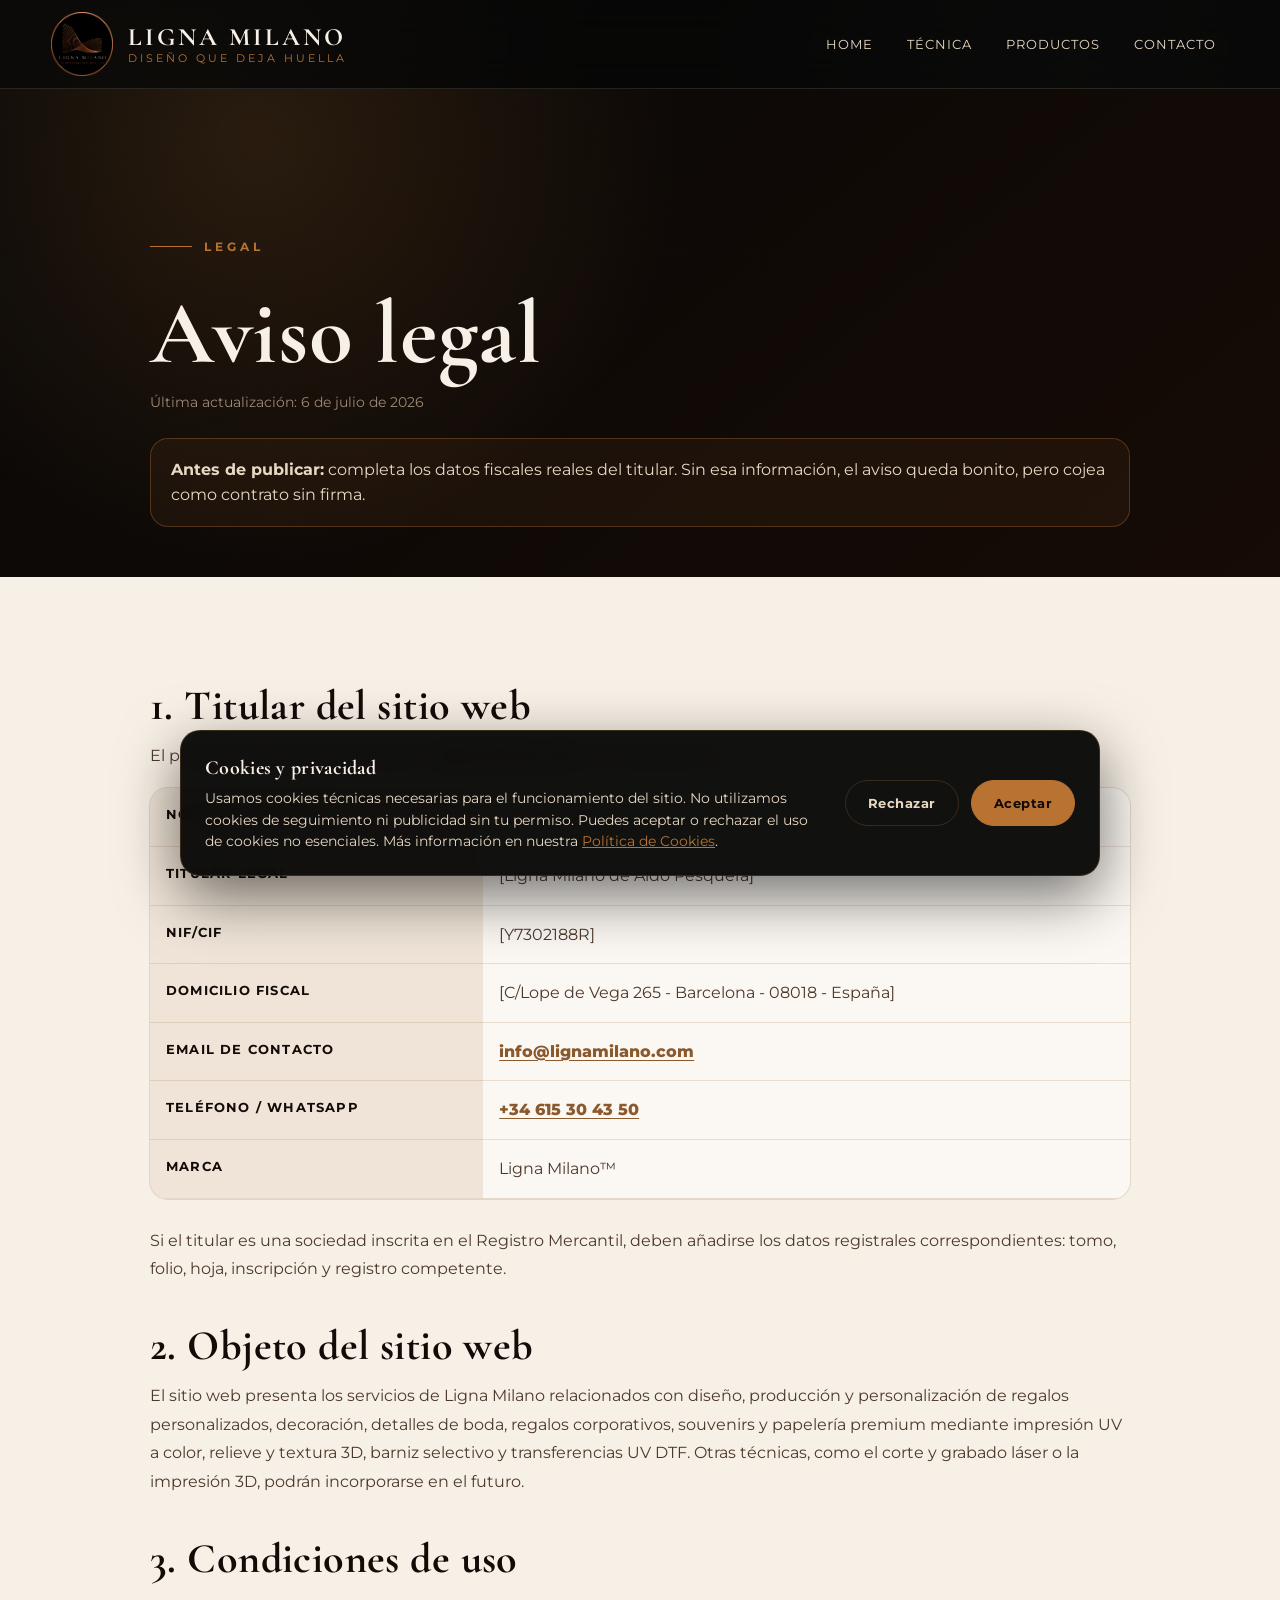
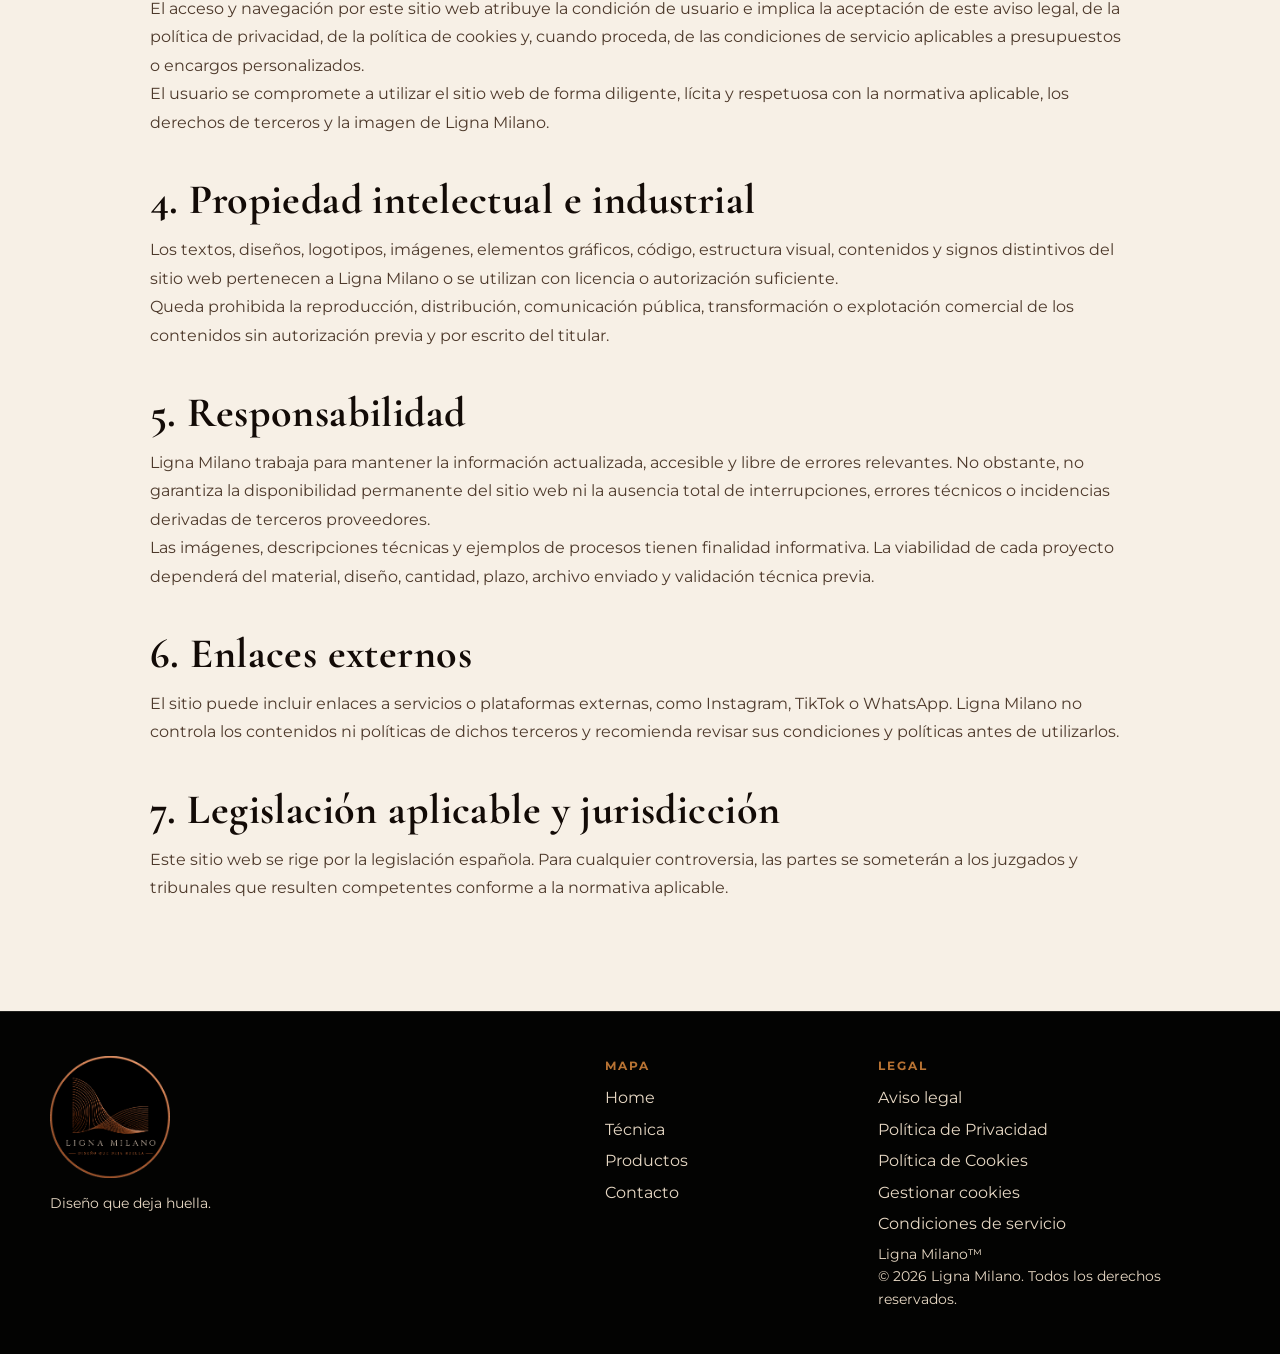
==== commit e5cd5331: "Galeria de piezas y alineacion de marca" ====
--- a/aviso-legal.html
+++ b/aviso-legal.html
@@ -12,12 +12,12 @@
   <meta property="og:type" content="article">
   <meta property="og:url" content="https://lignamilano.com/aviso-legal.html">
   <meta property="og:image" content="https://lignamilano.com/assets/img/og-ligna-milano.png">
-  <meta name="theme-color" content="#050403">
+  <meta name="theme-color" content="#080807">
   <link rel="icon" type="image/png" sizes="32x32" href="assets/img/favicon-32.png">
   <link rel="icon" type="image/png" sizes="192x192" href="assets/img/favicon-192.png">
   <link rel="preconnect" href="https://fonts.googleapis.com">
   <link rel="preconnect" href="https://fonts.gstatic.com" crossorigin>
-  <link href="https://fonts.googleapis.com/css2?family=Cormorant+Garamond:wght@500;600;700&family=Montserrat:wght@400;500;600;700;800&display=swap" rel="stylesheet">
+  <link href="https://fonts.googleapis.com/css2?family=Cormorant+Garamond:wght@500;600;700&family=Montserrat:wght@400;500;600;700;800;900&display=swap" rel="stylesheet">
   <link rel="stylesheet" href="assets/css/styles.css?v=10">
   <link rel="stylesheet" href="assets/css/cookie-banner.css?v=1">
 </head>
@@ -59,7 +59,7 @@
           <tr><th>Domicilio fiscal</th><td>[C/Lope de Vega 265 - Barcelona - 08018 - España]</td></tr>
           <tr><th>Email de contacto</th><td><a href="mailto:info@lignamilano.com">info@lignamilano.com</a></td></tr>
           <tr><th>Teléfono / WhatsApp</th><td><a href="https://wa.me/34615304350" target="_blank" rel="noopener">+34 615 30 43 50</a></td></tr>
-          <tr><th>Marca</th><td>Ligna Milano es marca registrada.</td></tr>
+          <tr><th>Marca</th><td>Ligna Milano&trade;</td></tr>
         </table>
         <p>Si el titular es una sociedad inscrita en el Registro Mercantil, deben añadirse los datos registrales correspondientes: tomo, folio, hoja, inscripción y registro competente.</p>
 
@@ -107,7 +107,7 @@
         <a href="cookies.html">Política de Cookies</a>
         <a href="#" data-cookie-preferences>Gestionar cookies</a>
         <a href="condiciones.html">Condiciones de servicio</a>
-        <p>Ligna Milano es marca registrada.</p>
+        <p>Ligna Milano&trade;</p>
         <p>© <span id="year"></span> Ligna Milano. Todos los derechos reservados.</p>
       </div>
     </div>
--- a/assets/css/styles.css
+++ b/assets/css/styles.css
@@ -1,14 +1,14 @@
 :root {
-  --black: #050403;
-  --black-soft: #0d0a08;
-  --carbon: #15110e;
-  --copper: #d4874d;
-  --copper-dark: #8f4827;
-  --cream: #f5eee5;
-  --cream-soft: #d8c9b8;
-  --muted: #a99582;
-  --line: rgba(212, 135, 77, .26);
-  --line-soft: rgba(245, 238, 229, .12);
+  --black: #080807;
+  --black-soft: #0d0b09;
+  --carbon: #151311;
+  --copper: #b87333;
+  --copper-dark: #8a5a2e;
+  --cream: #f7f0e6;
+  --cream-soft: #e7d8c4;
+  --muted: #9b8874;
+  --line: rgba(184, 115, 51, .26);
+  --line-soft: rgba(247, 240, 230, .12);
   --shadow: 0 24px 80px rgba(0, 0, 0, .38);
   --radius: 28px;
   --container: 1180px;
@@ -30,8 +30,8 @@
   inset: 0;
   pointer-events: none;
   background:
-    radial-gradient(circle at 14% 12%, rgba(212,135,77,.14), transparent 32%),
-    radial-gradient(circle at 84% 8%, rgba(245,238,229,.06), transparent 29%),
+    radial-gradient(circle at 14% 12%, rgba(184, 115, 51,.14), transparent 32%),
+    radial-gradient(circle at 84% 8%, rgba(247, 240, 230,.06), transparent 29%),
     linear-gradient(135deg, rgba(255,255,255,.025), transparent 30%);
   z-index: -2;
 }
@@ -51,12 +51,12 @@
   position: sticky;
   top: 0;
   z-index: 100;
-  background: rgba(5, 4, 3, .74);
+  background: rgba(8, 8, 7, .74);
   backdrop-filter: blur(18px);
   border-bottom: 1px solid var(--line-soft);
   transition: .25s ease;
 }
-.site-header.is-scrolled { background: rgba(5, 4, 3, .92); box-shadow: 0 12px 40px rgba(0,0,0,.34); }
+.site-header.is-scrolled { background: rgba(8, 8, 7, .92); box-shadow: 0 12px 40px rgba(0,0,0,.34); }
 .header-inner { height: 88px; display: flex; align-items: center; justify-content: space-between; gap: 22px; }
 .brand { display: flex; align-items: center; gap: 14px; min-width: 220px; }
 .brand-logo { width: 64px; height: 64px; object-fit: contain; }
@@ -76,7 +76,7 @@
   position: absolute;
   inset: auto -12% -34% -12%;
   height: 52%;
-  background: radial-gradient(ellipse, rgba(212,135,77,.18), transparent 62%);
+  background: radial-gradient(ellipse, rgba(184, 115, 51,.18), transparent 62%);
   pointer-events: none;
 }
 .hero-grid { display: grid; grid-template-columns: minmax(0, 1.05fr) minmax(360px, .95fr); gap: 58px; align-items: center; }
@@ -89,12 +89,12 @@
 h3 { font-size: 24px; }
 p { color: var(--cream-soft); margin: 0; }
 .hero-lead { font-size: clamp(17px, 2vw, 22px); max-width: 720px; margin-top: 24px; }
-.launch-note { margin-top: 28px; max-width: 700px; padding: 18px 20px; border: 1px solid var(--line); border-radius: 22px; background: rgba(13,10,8,.72); box-shadow: 0 16px 48px rgba(0,0,0,.22); }
+.launch-note { margin-top: 28px; max-width: 700px; padding: 18px 20px; border: 1px solid var(--line); border-radius: 22px; background: rgba(13, 11, 9,.72); box-shadow: 0 16px 48px rgba(0,0,0,.22); }
 .launch-note span { display: block; color: var(--cream); font-weight: 800; text-transform: uppercase; letter-spacing: 2px; font-size: 12px; margin-bottom: 6px; }
 .hero-actions { display: flex; flex-wrap: wrap; gap: 14px; margin-top: 32px; }
 .btn { display: inline-flex; align-items: center; justify-content: center; min-height: 50px; padding: 0 22px; border-radius: 999px; border: 1px solid transparent; font-weight: 800; letter-spacing: 1px; text-transform: uppercase; font-size: 13px; transition: .25s ease; cursor: pointer; }
-.btn-primary { background: var(--copper); color: #120904; box-shadow: 0 18px 48px rgba(212,135,77,.24); }
-.btn-primary:hover { transform: translateY(-2px); background: #e09a61; }
+.btn-primary { background: var(--copper); color: #120904; box-shadow: 0 18px 48px rgba(184, 115, 51,.24); }
+.btn-primary:hover { transform: translateY(-2px); background: #a3672f; }
 .btn-ghost { border-color: var(--line); color: var(--cream); background: rgba(255,255,255,.03); }
 .btn-ghost:hover { border-color: var(--copper); color: var(--copper); transform: translateY(-2px); }
 .hero-metrics { display: grid; grid-template-columns: repeat(3, minmax(0, 1fr)); gap: 12px; margin-top: 36px; max-width: 680px; }
@@ -102,10 +102,10 @@
 .hero-metrics strong { display: block; font-size: 24px; color: var(--cream); }
 .hero-metrics span { display: block; color: var(--muted); font-size: 12px; text-transform: uppercase; letter-spacing: 1.5px; }
 .hero-visual { position: relative; min-height: 650px; display: grid; place-items: center; }
-.logo-orbit { width: min(540px, 100%); aspect-ratio: 1; border-radius: 50%; display: grid; place-items: center; background: radial-gradient(circle, rgba(212,135,77,.14), transparent 68%); box-shadow: var(--shadow); }
-.logo-orbit::before { content: ""; position: absolute; width: 108%; aspect-ratio: 1; border-radius: 50%; border: 1px solid rgba(212,135,77,.18); animation: rotate 22s linear infinite; background: conic-gradient(from 0deg, transparent, rgba(212,135,77,.36), transparent 26%); mask: radial-gradient(circle, transparent 67%, #000 68%); }
+.logo-orbit { width: min(540px, 100%); aspect-ratio: 1; border-radius: 50%; display: grid; place-items: center; background: radial-gradient(circle, rgba(184, 115, 51,.14), transparent 68%); box-shadow: var(--shadow); }
+.logo-orbit::before { content: ""; position: absolute; width: 108%; aspect-ratio: 1; border-radius: 50%; border: 1px solid rgba(184, 115, 51,.18); animation: rotate 22s linear infinite; background: conic-gradient(from 0deg, transparent, rgba(184, 115, 51,.36), transparent 26%); mask: radial-gradient(circle, transparent 67%, #000 68%); }
 .hero-logo { width: 82%; max-width: 470px; object-fit: contain; filter: drop-shadow(0 22px 50px rgba(0,0,0,.45)); }
-.visual-card { position: absolute; padding: 13px 16px; border: 1px solid var(--line); border-radius: 999px; background: rgba(5,4,3,.78); color: var(--cream); font-size: 12px; letter-spacing: 3px; text-transform: uppercase; box-shadow: 0 14px 45px rgba(0,0,0,.42); }
+.visual-card { position: absolute; padding: 13px 16px; border: 1px solid var(--line); border-radius: 999px; background: rgba(8, 8, 7,.78); color: var(--cream); font-size: 12px; letter-spacing: 3px; text-transform: uppercase; box-shadow: 0 14px 45px rgba(0,0,0,.42); }
 .vc-one { left: 1%; top: 27%; }
 .vc-two { right: 2%; top: 36%; }
 .vc-three { left: 16%; bottom: 18%; }
@@ -113,13 +113,13 @@
 
 .intro-band { padding: 34px 0; border-block: 1px solid var(--line-soft); background: rgba(255,255,255,.025); }
 .intro-grid { display: grid; grid-template-columns: repeat(3, 1fr); gap: 18px; }
-.intro-grid article { padding: 26px; border: 1px solid var(--line-soft); border-radius: var(--radius); background: rgba(13,10,8,.64); }
+.intro-grid article { padding: 26px; border: 1px solid var(--line-soft); border-radius: var(--radius); background: rgba(13, 11, 9,.64); }
 .intro-grid span { display: block; color: var(--copper); font-weight: 800; letter-spacing: 3px; margin-bottom: 12px; }
 .intro-grid h2 { font-size: 28px; margin-bottom: 12px; }
 
 .section { padding: 108px 0; position: relative; }
 .section-dark { background: linear-gradient(180deg, var(--black), #0b0705); }
-.section-warm { background: linear-gradient(180deg, #120a06, #050403); }
+.section-warm { background: linear-gradient(180deg, #120a06, #080807); }
 .section-heading { margin-bottom: 46px; }
 .section-heading p { max-width: 820px; margin-top: 20px; font-size: 17px; }
 .process-grid { display: grid; grid-template-columns: repeat(2, minmax(0, 1fr)); gap: 22px; }
@@ -130,7 +130,7 @@
 .process-card h3 { margin-bottom: 12px; font-size: 26px; }
 .process-card ul { margin: 18px 0 0; padding: 0; list-style: none; display: grid; gap: 9px; }
 .process-card li { color: var(--cream-soft); position: relative; padding-left: 22px; }
-.process-card li::before { content: ""; position: absolute; left: 0; top: .72em; width: 8px; height: 8px; border-radius: 50%; background: var(--copper); box-shadow: 0 0 0 5px rgba(212,135,77,.14); }
+.process-card li::before { content: ""; position: absolute; left: 0; top: .72em; width: 8px; height: 8px; border-radius: 50%; background: var(--copper); box-shadow: 0 0 0 5px rgba(184, 115, 51,.14); }
 .process-card-wide { grid-column: 1 / -1; display: grid; grid-template-columns: .96fr 1fr; }
 .process-card-wide img { height: 100%; aspect-ratio: auto; }
 
@@ -150,25 +150,25 @@
 .project-card { min-height: 260px; padding: 26px; border: 1px solid var(--line-soft); border-radius: var(--radius); background: linear-gradient(180deg, rgba(255,255,255,.06), rgba(255,255,255,.025)); }
 .project-card span { color: var(--copper); font-weight: 800; letter-spacing: 3px; }
 .project-card h3 { margin: 34px 0 14px; font-size: 24px; }
-.workflow { margin-top: 26px; padding: 30px; border-radius: var(--radius); border: 1px solid var(--line); background: rgba(212,135,77,.08); }
+.workflow { margin-top: 26px; padding: 30px; border-radius: var(--radius); border: 1px solid var(--line); background: rgba(184, 115, 51,.08); }
 .workflow h3 { font-family: "Cormorant Garamond", Georgia, serif; font-size: 36px; margin-bottom: 18px; }
 .workflow ol { margin: 0; padding-left: 22px; display: grid; grid-template-columns: repeat(5, 1fr); gap: 18px; }
 .workflow li { color: var(--cream-soft); }
 .workflow strong { color: var(--cream); }
 
-.section-faq { background: #f5eee5; color: #100a06; }
+.section-faq { background: #f7f0e6; color: #100a06; }
 .section-faq p { color: #4e3b2d; }
-.section-faq .eyebrow, .section-faq .section-heading .eyebrow { color: #8f4827; }
+.section-faq .eyebrow, .section-faq .section-heading .eyebrow { color: #8a5a2e; }
 .faq-layout { display: grid; grid-template-columns: .7fr 1fr; gap: 46px; }
 .accordion { display: grid; gap: 12px; }
-.accordion-item { border: 1px solid rgba(143,72,39,.22); border-radius: 22px; background: #fffaf4; overflow: hidden; }
+.accordion-item { border: 1px solid rgba(138, 90, 46,.22); border-radius: 22px; background: #fdf8ef; overflow: hidden; }
 .accordion-item button { width: 100%; text-align: left; cursor: pointer; padding: 22px 24px; color: #100a06; background: transparent; border: 0; font-weight: 800; display: flex; justify-content: space-between; gap: 18px; }
-.accordion-item button::after { content: "+"; color: #8f4827; font-size: 22px; line-height: 1; }
+.accordion-item button::after { content: "+"; color: #8a5a2e; font-size: 22px; line-height: 1; }
 .accordion-item.is-open button::after { content: "×"; }
 .accordion-panel { display: none; padding: 0 24px 24px; }
 .accordion-item.is-open .accordion-panel { display: block; }
 
-.contact-section { background: linear-gradient(135deg, #050403, #1d0d07); }
+.contact-section { background: linear-gradient(135deg, #080807, #1d0d07); }
 .contact-grid { display: grid; grid-template-columns: .82fr 1fr; gap: 44px; align-items: start; }
 .contact-copy { position: sticky; top: 112px; }
 .contact-copy p { font-size: 18px; margin-top: 18px; }
@@ -181,17 +181,17 @@
 .form-row { display: grid; gap: 8px; margin-bottom: 18px; }
 .form-row.split { grid-template-columns: 1fr 1fr; gap: 16px; }
 label { color: var(--cream); font-size: 12px; letter-spacing: 2px; text-transform: uppercase; font-weight: 800; }
-input, select, textarea { width: 100%; border: 1px solid var(--line-soft); border-radius: 16px; background: rgba(5,4,3,.78); color: var(--cream); padding: 14px 15px; outline: none; transition: .2s ease; }
+input, select, textarea { width: 100%; border: 1px solid var(--line-soft); border-radius: 16px; background: rgba(8, 8, 7,.78); color: var(--cream); padding: 14px 15px; outline: none; transition: .2s ease; }
 textarea { resize: vertical; }
-input:focus, select:focus, textarea:focus { border-color: var(--copper); box-shadow: 0 0 0 4px rgba(212,135,77,.12); }
+input:focus, select:focus, textarea:focus { border-color: var(--copper); box-shadow: 0 0 0 4px rgba(184, 115, 51,.12); }
 .form-note { margin-top: 14px; font-size: 12px; color: var(--muted); }
 
 
 .hp-field { position: absolute; left: -9999px; opacity: 0; pointer-events: none; }
 .contact-form button[disabled] { opacity: .72; cursor: progress; transform: none; }
-.modal { position: fixed; inset: 0; z-index: 400; display: grid; place-items: center; padding: 24px; background: rgba(5,4,3,.78); backdrop-filter: blur(14px); }
+.modal { position: fixed; inset: 0; z-index: 400; display: grid; place-items: center; padding: 24px; background: rgba(8, 8, 7,.78); backdrop-filter: blur(14px); }
 .modal[hidden] { display: none; }
-.modal-card { width: min(560px, 100%); position: relative; padding: 34px; border: 1px solid var(--line); border-radius: 30px; background: linear-gradient(145deg, rgba(13,10,8,.98), rgba(29,13,7,.98)); box-shadow: var(--shadow); }
+.modal-card { width: min(560px, 100%); position: relative; padding: 34px; border: 1px solid var(--line); border-radius: 30px; background: linear-gradient(145deg, rgba(13, 11, 9,.98), rgba(29,13,7,.98)); box-shadow: var(--shadow); }
 .modal-kicker { display: inline-flex; margin-bottom: 14px; color: var(--copper); font-size: 12px; letter-spacing: 3px; text-transform: uppercase; font-weight: 900; }
 .modal-card h2 { font-size: clamp(34px, 5vw, 52px); margin-bottom: 14px; }
 .modal-card p { margin-bottom: 24px; font-size: 16px; }
@@ -208,8 +208,8 @@
 .footer-grid a { display: block; color: var(--cream-soft); margin: 6px 0; }
 .footer-grid p { font-size: 14px; }
 
-.chat-launcher { position: fixed; right: 24px; bottom: 108px; z-index: 120; width: 70px; height: 70px; border-radius: 50%; border: 1px solid rgba(212,135,77,.6); background: var(--copper); color: #140904; font-weight: 900; letter-spacing: 1px; text-transform: uppercase; box-shadow: 0 18px 55px rgba(0,0,0,.45); cursor: pointer; }
-.chatbot { position: fixed; right: 24px; bottom: 108px; width: min(390px, calc(100vw - 40px)); max-height: calc(100dvh - 136px); display: flex; flex-direction: column; z-index: 130; border: 1px solid var(--line); border-radius: 26px; background: rgba(5,4,3,.96); box-shadow: var(--shadow); overflow: hidden; }
+.chat-launcher { position: fixed; right: 24px; bottom: 108px; z-index: 120; width: 70px; height: 70px; border-radius: 50%; border: 1px solid rgba(184, 115, 51,.6); background: var(--copper); color: #140904; font-weight: 900; letter-spacing: 1px; text-transform: uppercase; box-shadow: 0 18px 55px rgba(0,0,0,.45); cursor: pointer; }
+.chatbot { position: fixed; right: 24px; bottom: 108px; width: min(390px, calc(100vw - 40px)); max-height: calc(100dvh - 136px); display: flex; flex-direction: column; z-index: 130; border: 1px solid var(--line); border-radius: 26px; background: rgba(8, 8, 7,.96); box-shadow: var(--shadow); overflow: hidden; }
 .chat-launcher[hidden], .chatbot[hidden] { display: none !important; }
 .chatbot-header { display: flex; justify-content: space-between; align-items: start; gap: 18px; padding: 18px; border-bottom: 1px solid var(--line-soft); }
 .chatbot-header strong { display: block; }
@@ -218,7 +218,7 @@
 .chatbot-body { padding: 18px; max-height: 430px; min-height: 180px; flex: 1 1 auto; overflow: auto; }
 .bot-message, .user-message { padding: 12px 14px; border-radius: 16px; margin-bottom: 10px; font-size: 14px; }
 .bot-message { background: rgba(255,255,255,.07); color: var(--cream-soft); }
-.user-message { background: rgba(212,135,77,.16); color: var(--cream); margin-left: 38px; }
+.user-message { background: rgba(184, 115, 51,.16); color: var(--cream); margin-left: 38px; }
 
 .reveal { opacity: 0; transform: translateY(20px); transition: opacity .7s ease, transform .7s ease; }
 .reveal.is-visible { opacity: 1; transform: translateY(0); }
@@ -235,7 +235,7 @@
   .brand-copy { display: none; }
   .brand-logo { width: 58px; height: 58px; }
   .nav-toggle { display: block; }
-  .site-nav { position: fixed; inset: 78px 20px auto 20px; background: rgba(5,4,3,.98); border: 1px solid var(--line); border-radius: 24px; padding: 16px; display: none; flex-direction: column; align-items: stretch; box-shadow: var(--shadow); }
+  .site-nav { position: fixed; inset: 78px 20px auto 20px; background: rgba(8, 8, 7,.98); border: 1px solid var(--line); border-radius: 24px; padding: 16px; display: none; flex-direction: column; align-items: stretch; box-shadow: var(--shadow); }
   .site-nav.is-open { display: flex; }
   .site-nav a { padding: 14px 16px; }
   .hero { padding-top: 44px; }
@@ -293,9 +293,9 @@
 .footer-link-button:hover, .footer-grid a:hover { color: var(--copper); }
 .site-header.is-compact { position: sticky; }
 .legal-nav { display: flex; }
-.legal-page { background: #050403; }
+.legal-page { background: #080807; }
 .legal-main { padding-top: 0; }
-.legal-hero { padding: 140px 0 50px; background: radial-gradient(circle at 20% 10%, rgba(212,135,77,.18), transparent 38%), linear-gradient(140deg, #050403, #160b06); }
+.legal-hero { padding: 140px 0 50px; background: radial-gradient(circle at 20% 10%, rgba(184, 115, 51,.18), transparent 38%), linear-gradient(140deg, #080807, #160b06); }
 .legal-container { max-width: 980px; }
 .legal-hero h1 { margin-top: 14px; max-width: 850px; }
 .legal-lead { font-size: 19px; color: var(--cream-soft); max-width: 790px; }
@@ -303,21 +303,21 @@
 .legal-alert, .legal-note {
   margin-top: 24px;
   padding: 18px 20px;
-  border: 1px solid rgba(212,135,77,.35);
+  border: 1px solid rgba(184, 115, 51,.35);
   border-radius: 18px;
-  background: rgba(212,135,77,.08);
+  background: rgba(184, 115, 51,.08);
   color: var(--cream-soft);
 }
-.legal-content { background: #f5eee5; color: #130b07; }
+.legal-content { background: #f7f0e6; color: #130b07; }
 .legal-content h2 { font-size: clamp(28px, 4vw, 42px); margin: 42px 0 14px; color: #130b07; }
 .legal-content h2:first-child { margin-top: 0; }
 .legal-content p, .legal-content li { color: #4d392b; font-size: 16px; line-height: 1.78; }
-.legal-content a { color: #8f4827; font-weight: 800; text-decoration: underline; text-underline-offset: 3px; }
+.legal-content a { color: #8a5a2e; font-weight: 800; text-decoration: underline; text-underline-offset: 3px; }
 .legal-list { margin: 12px 0 24px; padding-left: 22px; }
 .legal-list li { margin-bottom: 8px; }
-.legal-table { width: 100%; border-collapse: collapse; margin: 18px 0 28px; overflow: hidden; border-radius: 18px; box-shadow: 0 0 0 1px rgba(143,72,39,.18); }
-.legal-table th, .legal-table td { padding: 16px; border-bottom: 1px solid rgba(143,72,39,.16); vertical-align: top; text-align: left; }
-.legal-table th { width: 34%; color: #130b07; background: rgba(143,72,39,.08); font-size: 13px; text-transform: uppercase; letter-spacing: 1.2px; }
+.legal-table { width: 100%; border-collapse: collapse; margin: 18px 0 28px; overflow: hidden; border-radius: 18px; box-shadow: 0 0 0 1px rgba(138, 90, 46,.18); }
+.legal-table th, .legal-table td { padding: 16px; border-bottom: 1px solid rgba(138, 90, 46,.16); vertical-align: top; text-align: left; }
+.legal-table th { width: 34%; color: #130b07; background: rgba(138, 90, 46,.08); font-size: 13px; text-transform: uppercase; letter-spacing: 1.2px; }
 .legal-table td { color: #4d392b; background: rgba(255,255,255,.45); }
 @media (max-width: 820px) {
   .legal-nav { position: static !important; inset: auto !important; display: flex !important; flex-direction: row !important; flex-wrap: wrap; padding: 0 !important; border: 0 !important; background: transparent !important; box-shadow: none !important; }
--- a/assets/css/cookie-banner.css
+++ b/assets/css/cookie-banner.css
@@ -1,6 +1,7 @@
 /* ============================================
    Ligna Milano — Banner de consentimiento de cookies
    Autónomo, sin dependencias externas
+   Paleta oficial · Manual de Marca v2.1
    ============================================ */
 
 .cookie-banner {
@@ -11,9 +12,9 @@
   z-index: 1200;
   width: min(920px, calc(100% - 32px));
   padding: 22px 24px;
-  border: 1px solid var(--line, rgba(212, 135, 77, .35));
+  border: 1px solid var(--line, rgba(184, 115, 51, .26));
   border-radius: 20px;
-  background: rgba(12, 9, 7, .96);
+  background: rgba(8, 8, 7, .96);
   backdrop-filter: blur(10px);
   box-shadow: 0 20px 60px rgba(0, 0, 0, .55);
   display: flex;
@@ -30,7 +31,7 @@
 }
 .cookie-banner__text {
   flex: 1 1 auto;
-  color: var(--cream-soft, #e8ddd2);
+  color: var(--cream-soft, #e7d8c4);
   font-size: 14px;
   line-height: 1.55;
 }
@@ -38,12 +39,12 @@
   display: block;
   font-family: "Cormorant Garamond", Georgia, serif;
   font-size: 20px;
-  color: var(--cream, #f5ede3);
+  color: var(--cream, #f7f0e6);
   margin-bottom: 4px;
   letter-spacing: .3px;
 }
 .cookie-banner__text a {
-  color: var(--copper, #d4874d);
+  color: var(--copper, #b87333);
   text-decoration: underline;
 }
 .cookie-banner__actions {
@@ -58,14 +59,14 @@
   letter-spacing: .5px;
   padding: 12px 22px;
   border-radius: 999px;
-  border: 1px solid var(--copper, #d4874d);
+  border: 1px solid var(--copper, #b87333);
   cursor: pointer;
   transition: .2s ease;
   white-space: nowrap;
 }
 .cookie-banner__btn--accept {
-  background: var(--copper, #d4874d);
-  color: #1a120b;
+  background: var(--copper, #b87333);
+  color: #120904;
 }
 .cookie-banner__btn--accept:hover {
   filter: brightness(1.08);
@@ -73,12 +74,12 @@
 }
 .cookie-banner__btn--reject {
   background: transparent;
-  color: var(--cream-soft, #e8ddd2);
-  border-color: var(--line, rgba(212, 135, 77, .35));
+  color: var(--cream-soft, #e7d8c4);
+  border-color: var(--line, rgba(184, 115, 51, .26));
 }
 .cookie-banner__btn--reject:hover {
-  border-color: var(--copper, #d4874d);
-  color: var(--cream, #f5ede3);
+  border-color: var(--copper, #b87333);
+  color: var(--cream, #f7f0e6);
 }
 
 @media (max-width: 720px) {
